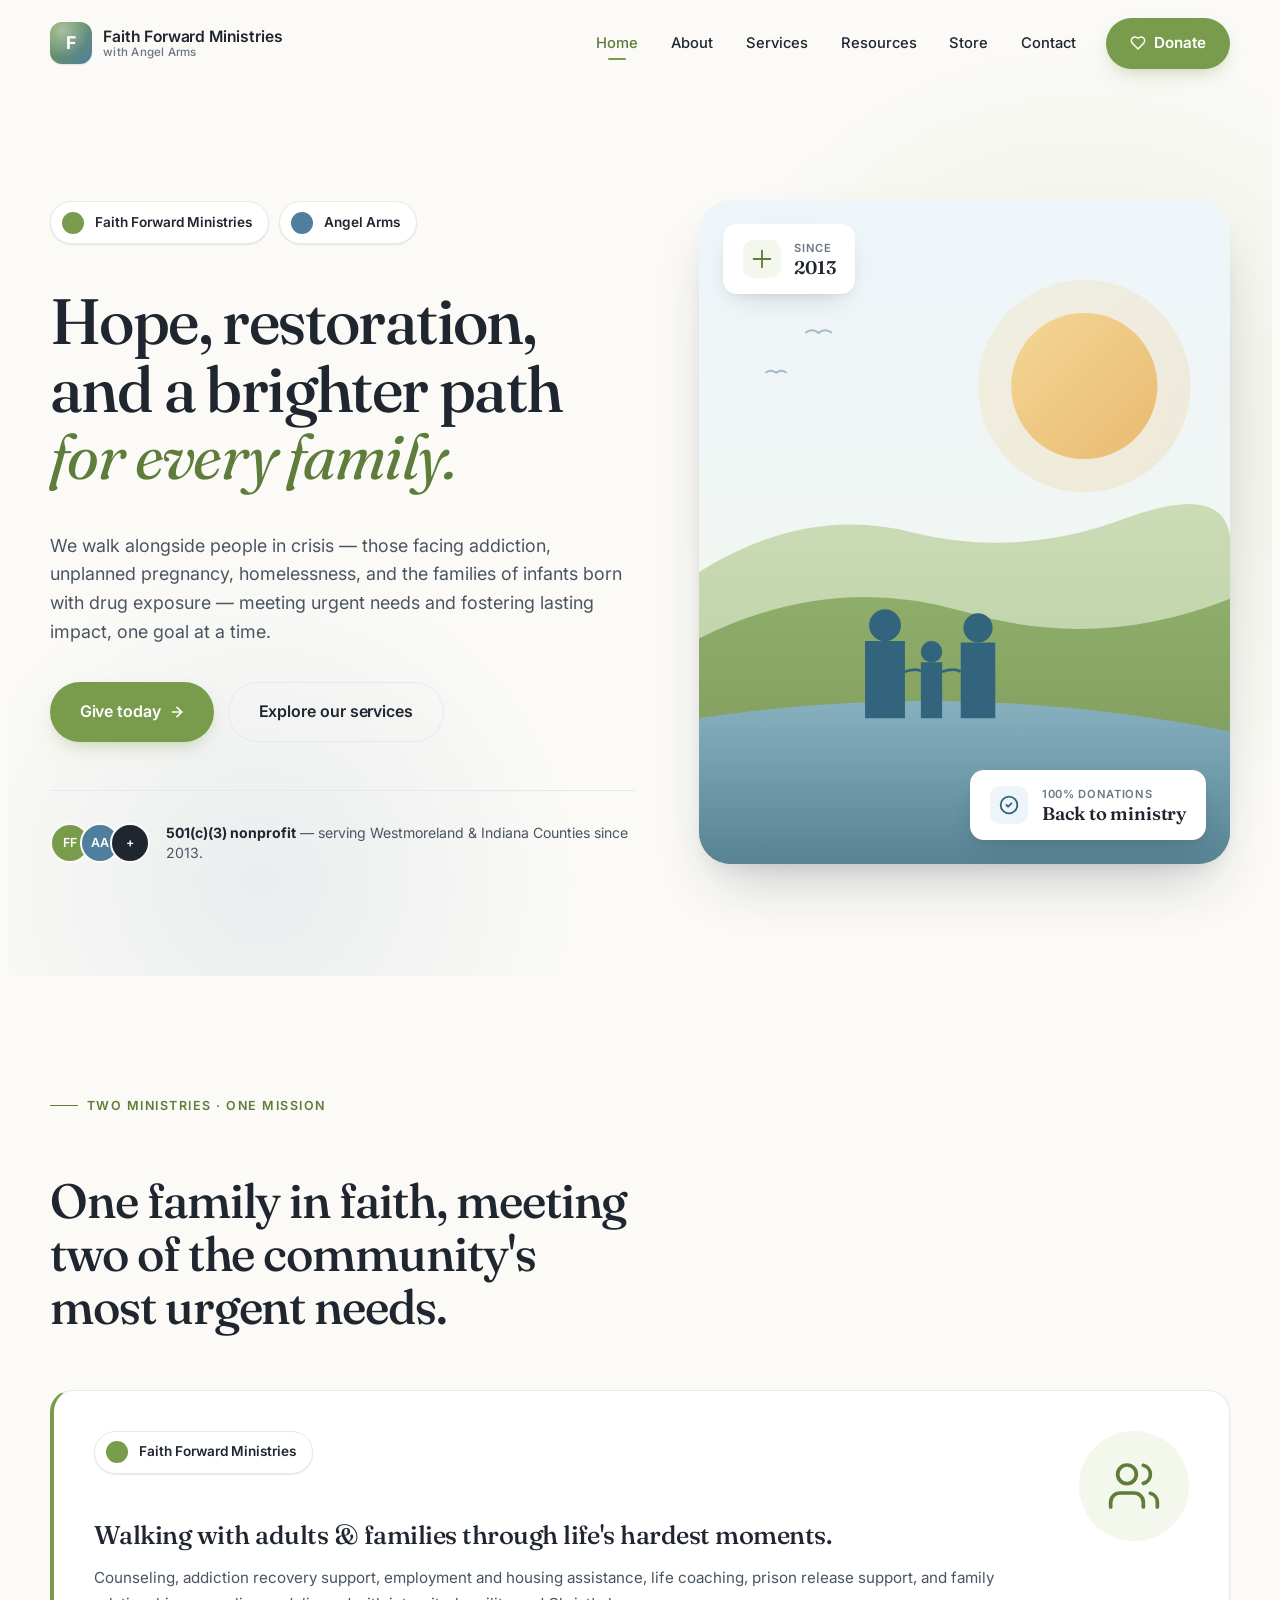
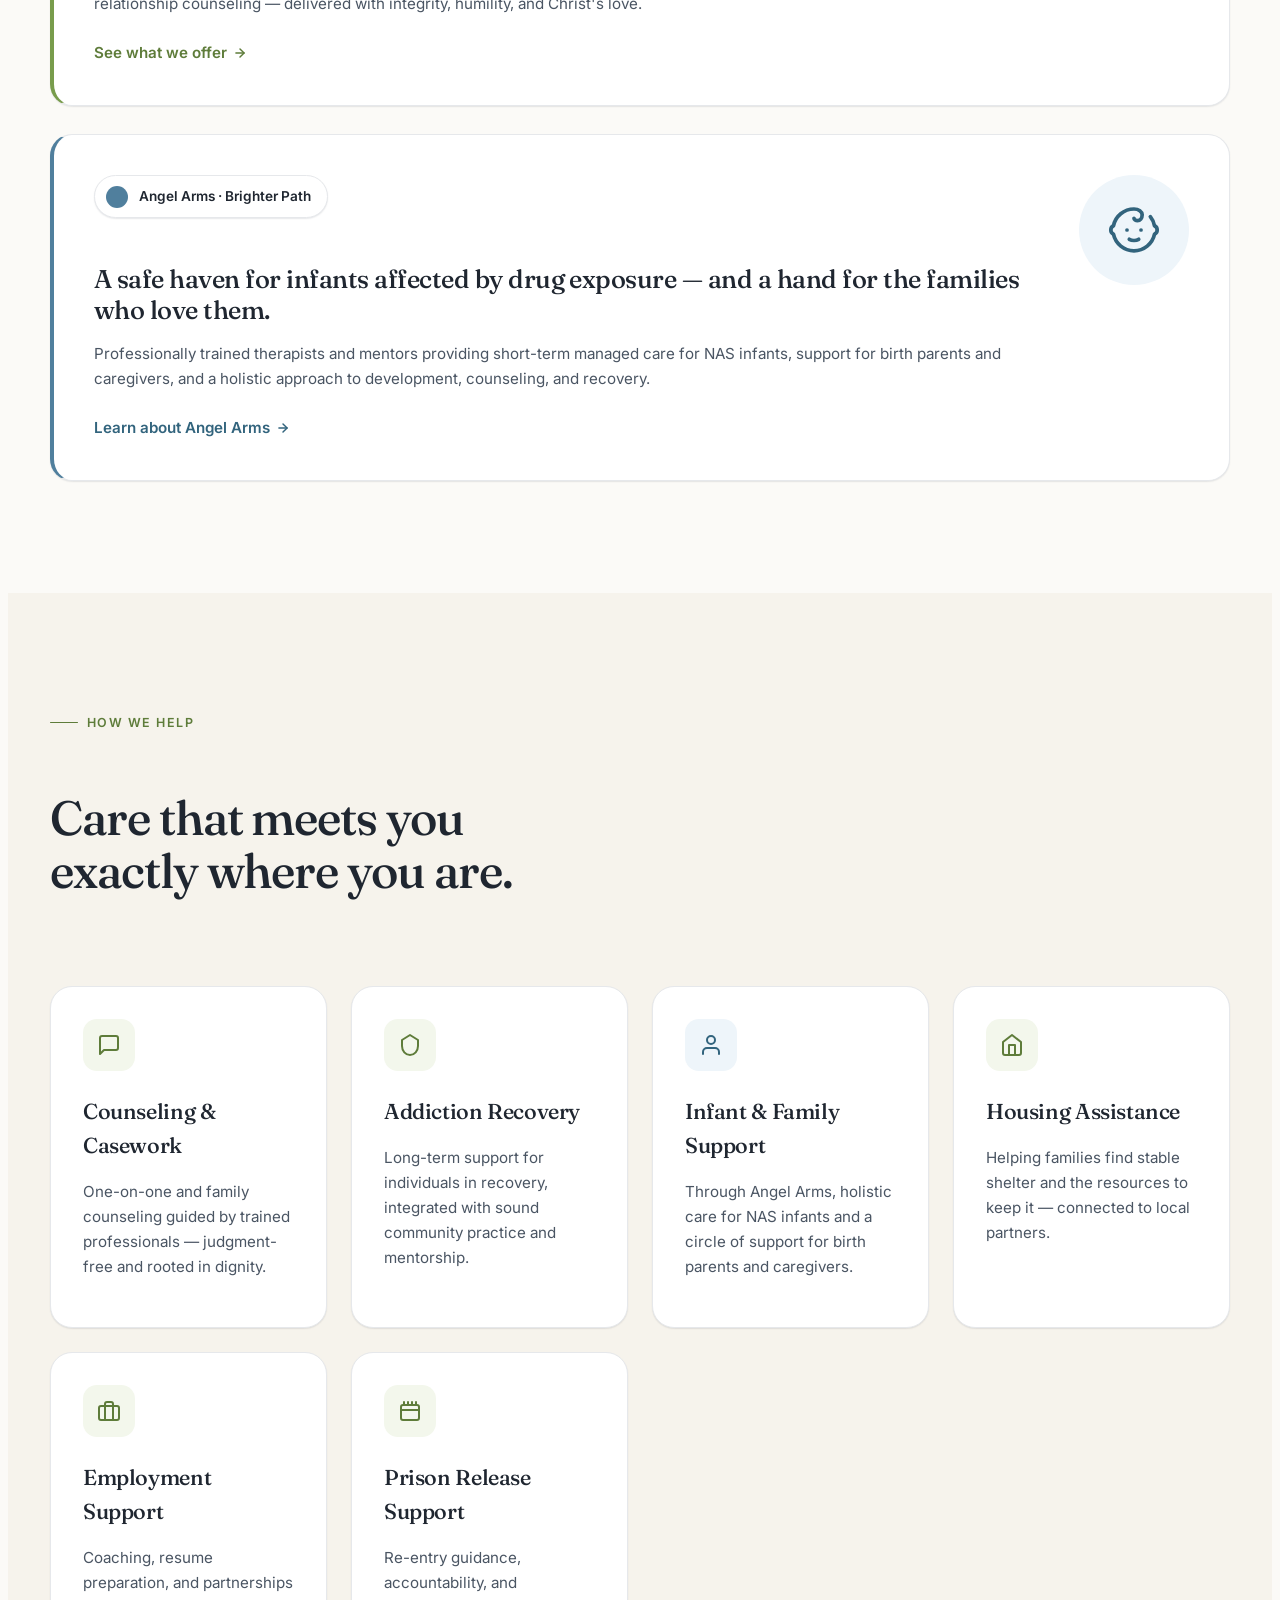
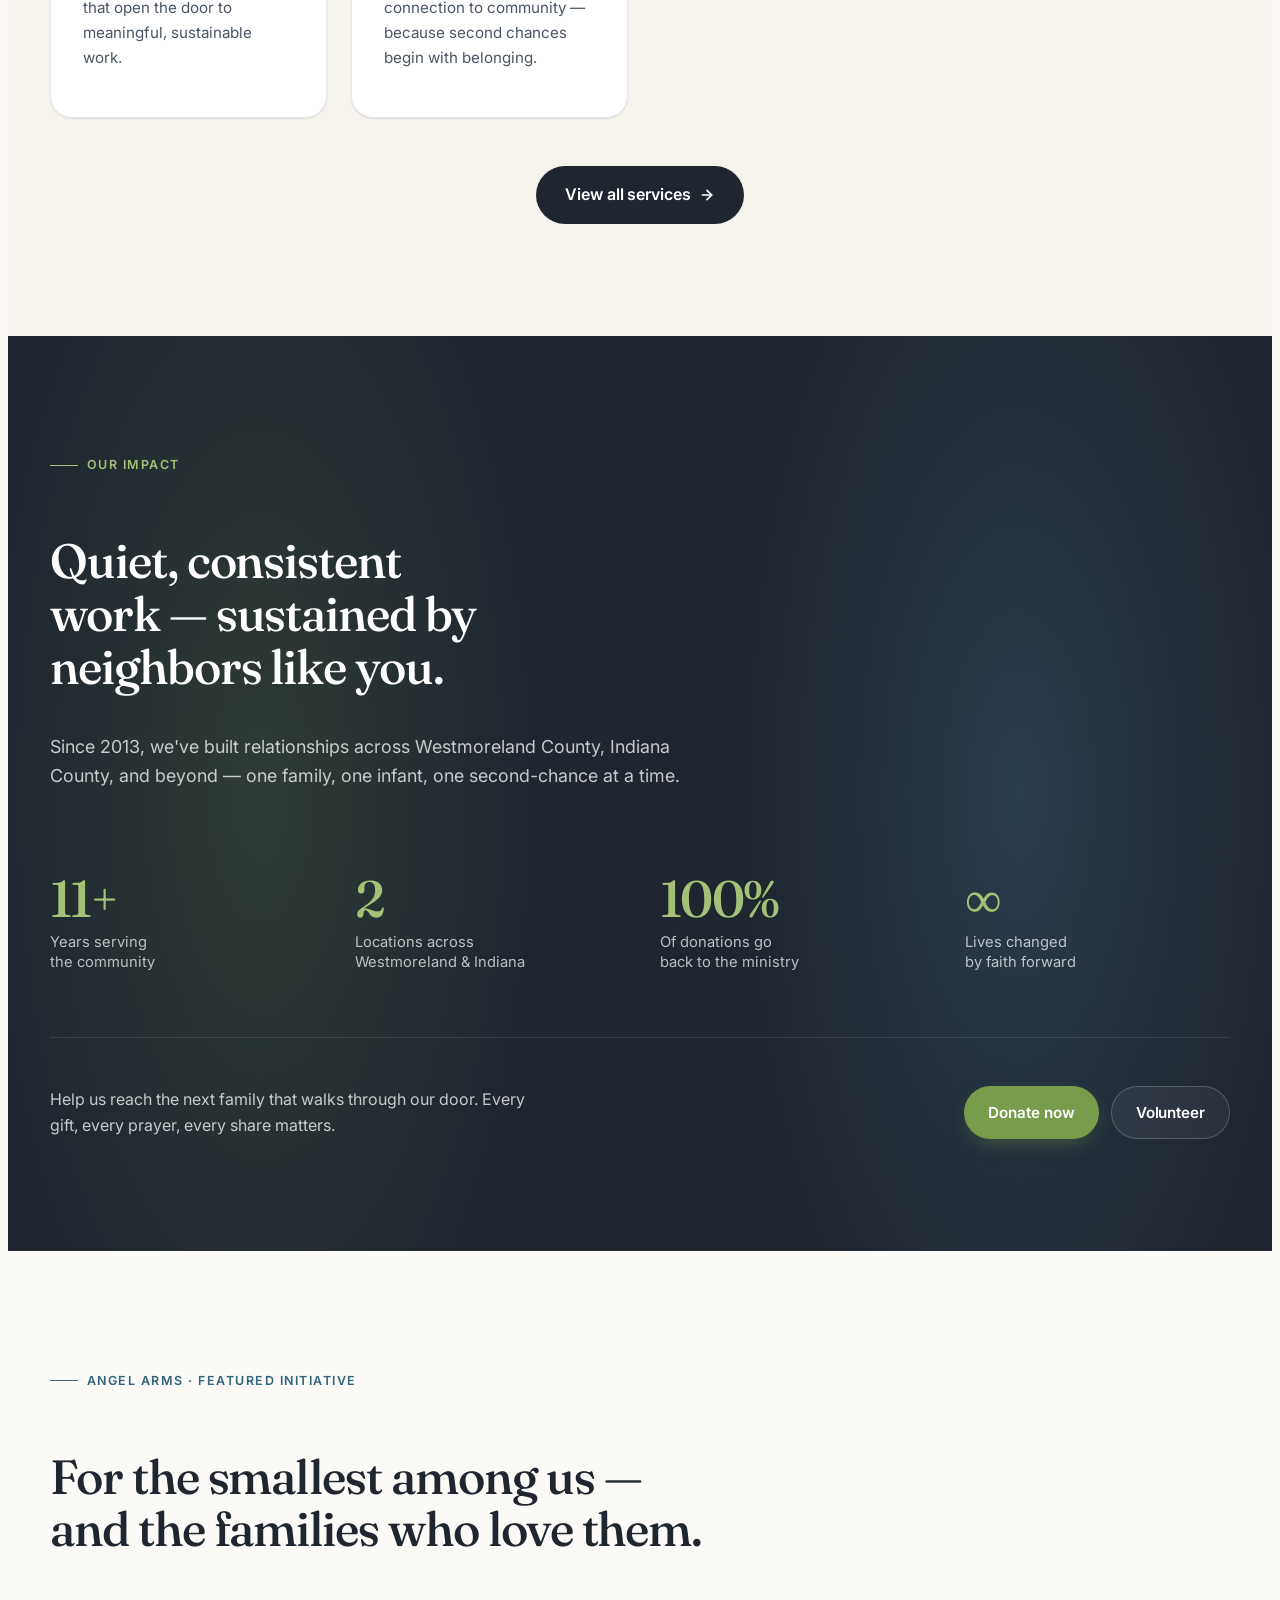
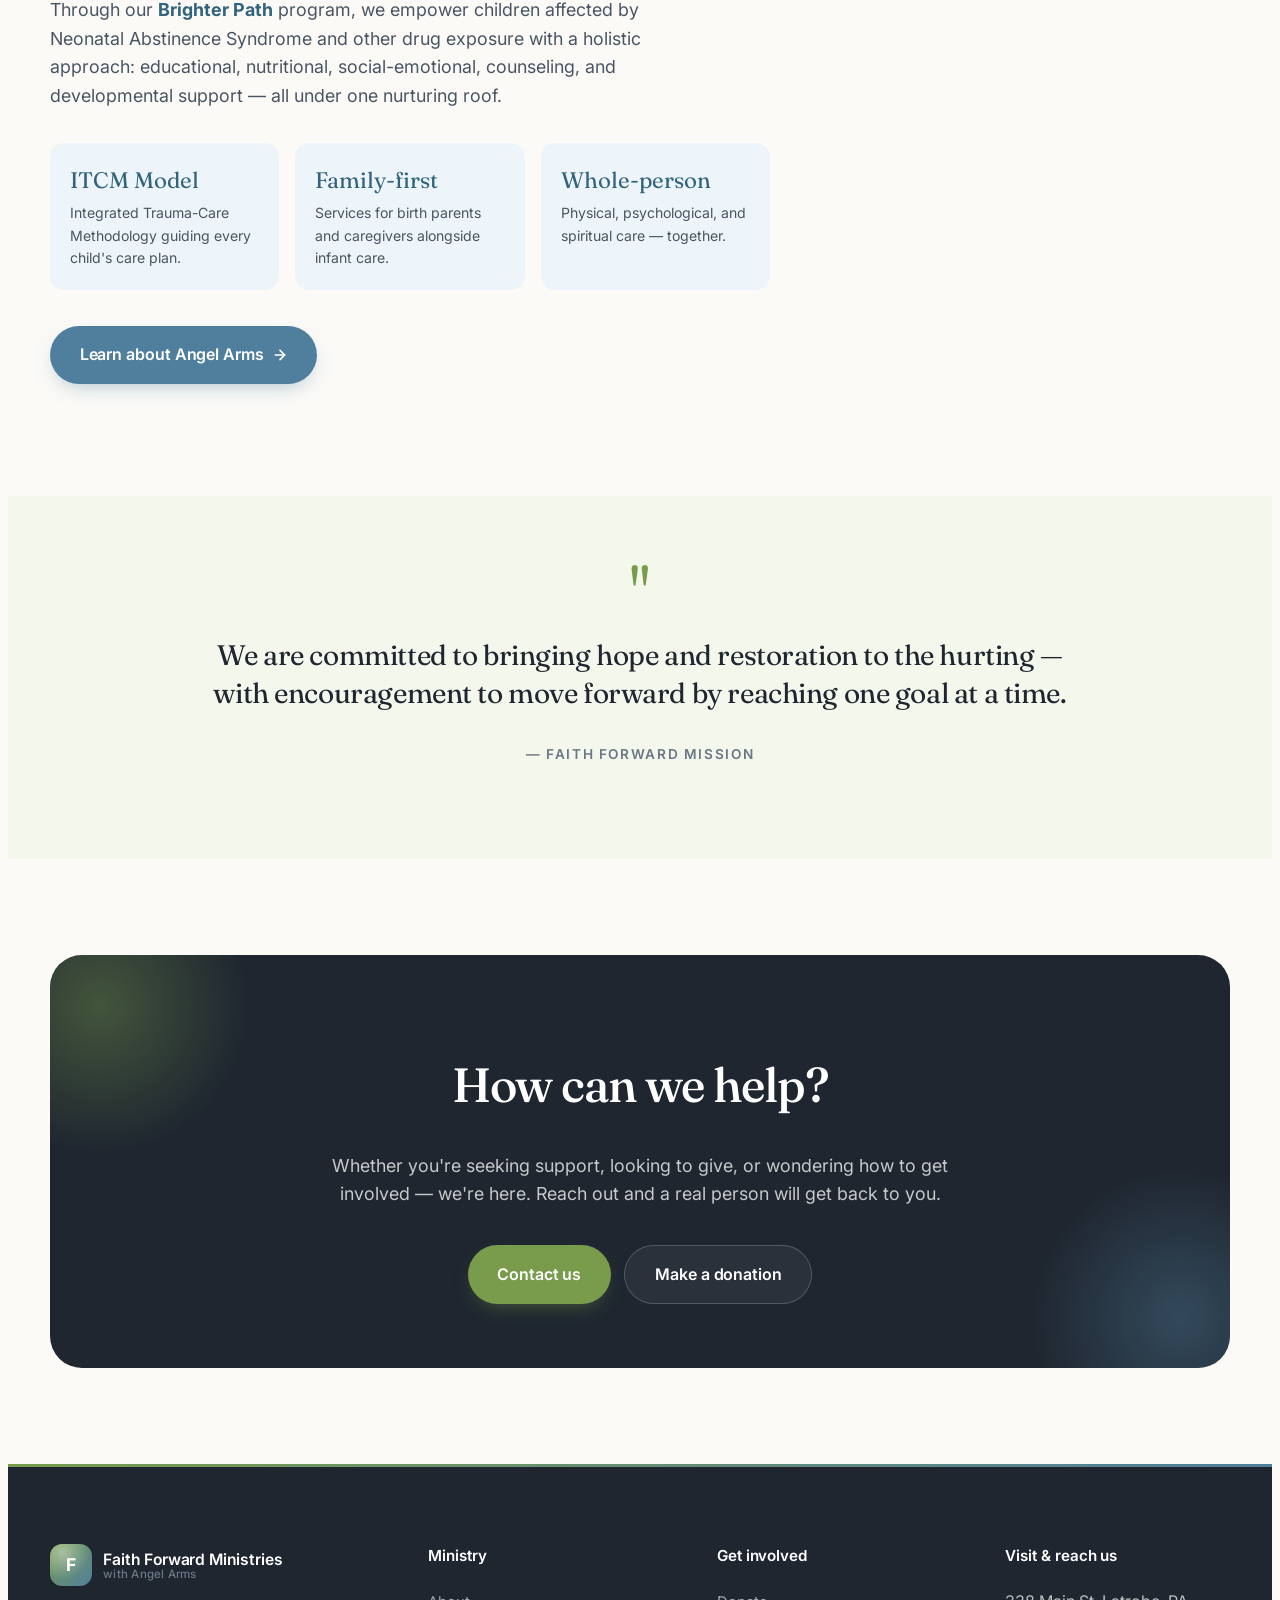
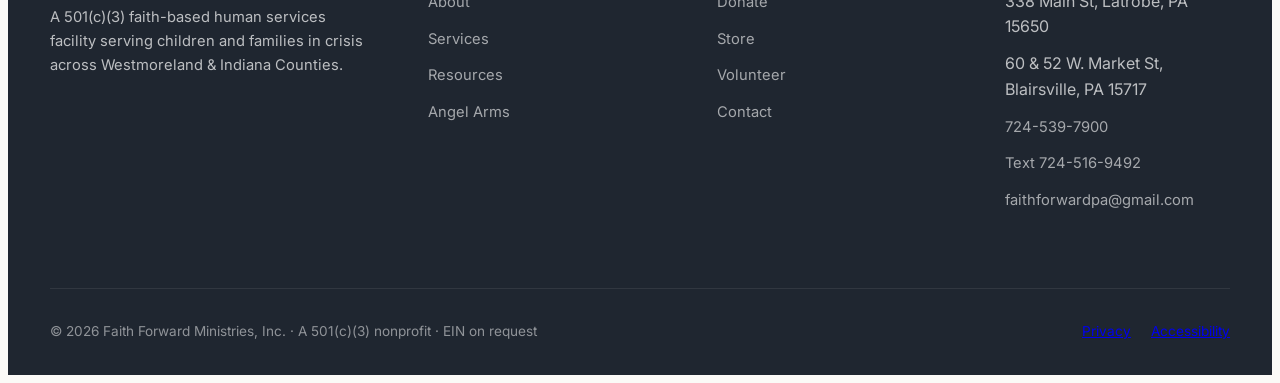
==== index.html @ 0360c8ef "Initial site for Faith Forward Ministries & Angel Arms 7-page static site with shared design system," ====
<!DOCTYPE html>
<html lang="en">
<head>
  <meta charset="UTF-8" />
  <meta name="viewport" content="width=device-width, initial-scale=1.0" />
  <title>Faith Forward Ministries &amp; Angel Arms — Hope, Restoration, Care</title>
  <meta name="description" content="Faith Forward Ministries serves children and families in crisis across Westmoreland and Indiana Counties. Angel Arms cares for infants affected by Neonatal Abstinence Syndrome with a nurturing, holistic approach." />
  <meta name="theme-color" content="#789c4c" />

  <link rel="preconnect" href="https://fonts.googleapis.com" />
  <link rel="preconnect" href="https://fonts.gstatic.com" crossorigin />
  <link href="https://fonts.googleapis.com/css2?family=Fraunces:opsz,wght@9..144,400;9..144,500;9..144,600&family=Inter:wght@400;500;600;700&display=swap" rel="stylesheet" />

  <link rel="stylesheet" href="assets/css/styles.css" />
  <link rel="icon" type="image/svg+xml" href="data:image/svg+xml,%3Csvg xmlns='http://www.w3.org/2000/svg' viewBox='0 0 100 100'%3E%3Crect width='100' height='100' rx='22' fill='url(%23g)'/%3E%3Cdefs%3E%3ClinearGradient id='g' x1='0' y1='0' x2='100' y2='100'%3E%3Cstop stop-color='%23789c4c'/%3E%3Cstop offset='1' stop-color='%23507f9d'/%3E%3C/linearGradient%3E%3C/defs%3E%3Ctext x='50' y='66' text-anchor='middle' font-family='Georgia' font-size='52' font-weight='600' fill='white'%3EF%3C/text%3E%3C/svg%3E" />
</head>
<body>

  <!-- ============ NAV ============ -->
  <nav class="site-nav" aria-label="Primary">
    <div class="container-tight site-nav__inner">
      <a href="index.html" class="site-nav__brand">
        <div class="site-nav__brand-mark" aria-hidden="true">F</div>
        <div class="site-nav__brand-text">
          <span class="site-nav__brand-name">Faith Forward Ministries</span>
          <span class="site-nav__brand-sub">with Angel Arms</span>
        </div>
      </a>

      <div class="site-nav__menu">
        <a class="site-nav__link active" href="index.html">Home</a>
        <a class="site-nav__link" href="about.html">About</a>
        <a class="site-nav__link" href="services.html">Services</a>
        <a class="site-nav__link" href="resources.html">Resources</a>
        <a class="site-nav__link" href="store.html">Store</a>
        <a class="site-nav__link" href="contact.html">Contact</a>
        <a class="btn btn--primary site-nav__cta" href="donate.html">
          <svg width="16" height="16" viewBox="0 0 24 24" fill="none" stroke="currentColor" stroke-width="2.2" stroke-linecap="round" stroke-linejoin="round"><path d="M19 14c1.49-1.46 3-3.21 3-5.5A5.5 5.5 0 0 0 16.5 3c-1.76 0-3 .5-4.5 2-1.5-1.5-2.74-2-4.5-2A5.5 5.5 0 0 0 2 8.5c0 2.29 1.51 4.04 3 5.5l7 7Z"/></svg>
          Donate
        </a>
      </div>

      <button class="site-nav__toggle" aria-label="Open menu" data-menu-open>
        <svg width="20" height="20" viewBox="0 0 24 24" fill="none" stroke="currentColor" stroke-width="2" stroke-linecap="round"><line x1="3" y1="6" x2="21" y2="6"/><line x1="3" y1="12" x2="21" y2="12"/><line x1="3" y1="18" x2="21" y2="18"/></svg>
      </button>
    </div>
  </nav>

  <!-- ============ MOBILE MENU ============ -->
  <div class="mobile-menu" aria-hidden="true">
    <button class="mobile-menu__close" aria-label="Close menu" data-menu-close>
      <svg width="20" height="20" viewBox="0 0 24 24" fill="none" stroke="currentColor" stroke-width="2" stroke-linecap="round"><line x1="18" y1="6" x2="6" y2="18"/><line x1="6" y1="6" x2="18" y2="18"/></svg>
    </button>
    <a class="mobile-menu__link" href="index.html">Home</a>
    <a class="mobile-menu__link" href="about.html">About</a>
    <a class="mobile-menu__link" href="services.html">Services</a>
    <a class="mobile-menu__link" href="resources.html">Resources</a>
    <a class="mobile-menu__link" href="store.html">Store</a>
    <a class="mobile-menu__link" href="contact.html">Contact</a>
    <a class="mobile-menu__link" href="donate.html" style="color: var(--ff-primary-dark);">Donate →</a>
  </div>

  <!-- ============ HERO ============ -->
  <header class="hero">
    <div class="container-tight">
      <div class="hero__grid">
        <div class="reveal">
          <div style="display: flex; gap: 0.6rem; margin-bottom: 1.75rem; flex-wrap: wrap;">
            <span class="lockup"><span class="lockup__dot lockup__dot--ff"></span>Faith Forward Ministries</span>
            <span class="lockup"><span class="lockup__dot lockup__dot--aa"></span>Angel Arms</span>
          </div>

          <h1 class="heading-1 text-balance">
            Hope, restoration,<br />
            and a brighter path<br />
            <span style="color: var(--ff-primary-dark); font-style: italic; font-weight: 400;">for every family.</span>
          </h1>

          <p class="lede" style="margin-top: 1.75rem;">
            We walk alongside people in crisis — those facing addiction, unplanned pregnancy, homelessness, and the families of infants born with drug exposure — meeting urgent needs and fostering lasting impact, one goal at a time.
          </p>

          <div style="display: flex; flex-wrap: wrap; gap: 0.85rem; margin-top: 2.25rem;">
            <a class="btn btn--primary btn--lg" href="donate.html">
              Give today
              <svg width="16" height="16" viewBox="0 0 24 24" fill="none" stroke="currentColor" stroke-width="2.5" stroke-linecap="round" stroke-linejoin="round"><path d="M5 12h14"/><path d="m12 5 7 7-7 7"/></svg>
            </a>
            <a class="btn btn--ghost btn--lg" href="services.html">Explore our services</a>
          </div>

          <div style="display: flex; align-items: center; gap: 1rem; margin-top: 3rem; padding-top: 2rem; border-top: 1px solid var(--line);">
            <div style="display: flex;">
              <div style="width: 36px; height: 36px; border-radius: 50%; background: var(--ff-primary); border: 2px solid var(--bg); display: grid; place-items: center; color: white; font-weight: 600; font-size: 0.78rem;">FF</div>
              <div style="width: 36px; height: 36px; border-radius: 50%; background: var(--aa-primary); border: 2px solid var(--bg); margin-left: -10px; display: grid; place-items: center; color: white; font-weight: 600; font-size: 0.78rem;">AA</div>
              <div style="width: 36px; height: 36px; border-radius: 50%; background: var(--charcoal); border: 2px solid var(--bg); margin-left: -10px; display: grid; place-items: center; color: white; font-weight: 600; font-size: 0.78rem;">+</div>
            </div>
            <div style="font-size: 0.88rem; color: var(--slate); line-height: 1.4;">
              <strong style="color: var(--charcoal);">501(c)(3) nonprofit</strong> — serving Westmoreland &amp; Indiana Counties since 2013.
            </div>
          </div>
        </div>

        <!-- Hero visual: layered SVG illustration -->
        <div class="reveal" style="position: relative;">
          <div class="hero__visual" aria-hidden="true">
            <svg viewBox="0 0 400 500" preserveAspectRatio="xMidYMid slice" style="width:100%;height:100%;">
              <defs>
                <linearGradient id="sky" x1="0" y1="0" x2="0" y2="1">
                  <stop offset="0" stop-color="#eef5fa"/>
                  <stop offset="1" stop-color="#f3f7ec"/>
                </linearGradient>
                <linearGradient id="sun" x1="0" y1="0" x2="1" y2="1">
                  <stop offset="0" stop-color="#f4d58d"/>
                  <stop offset="1" stop-color="#e9b364"/>
                </linearGradient>
                <linearGradient id="hill1" x1="0" y1="0" x2="0" y2="1">
                  <stop offset="0" stop-color="#a5c178"/>
                  <stop offset="1" stop-color="#789c4c"/>
                </linearGradient>
                <linearGradient id="hill2" x1="0" y1="0" x2="0" y2="1">
                  <stop offset="0" stop-color="#789c4c"/>
                  <stop offset="1" stop-color="#5e7c3a"/>
                </linearGradient>
                <linearGradient id="water" x1="0" y1="0" x2="0" y2="1">
                  <stop offset="0" stop-color="#87b3cf"/>
                  <stop offset="1" stop-color="#507f9d"/>
                </linearGradient>
              </defs>
              <rect width="400" height="500" fill="url(#sky)"/>
              <!-- Sun -->
              <circle cx="290" cy="140" r="55" fill="url(#sun)" opacity="0.9"/>
              <circle cx="290" cy="140" r="80" fill="url(#sun)" opacity="0.2"/>
              <!-- Distant hills -->
              <path d="M0,280 Q80,230 160,250 T320,240 T400,260 L400,500 L0,500 Z" fill="url(#hill1)" opacity="0.5"/>
              <!-- Middle hills -->
              <path d="M0,330 Q100,280 200,310 T400,300 L400,500 L0,500 Z" fill="url(#hill2)" opacity="0.7"/>
              <!-- Water/path -->
              <path d="M0,390 Q200,360 400,400 L400,500 L0,500 Z" fill="url(#water)" opacity="0.85"/>
              <!-- Foreground silhouettes (family) -->
              <g transform="translate(120,300)">
                <!-- Adult 1 -->
                <circle cx="20" cy="20" r="12" fill="#32647d"/>
                <path d="M5,32 Q5,55 5,90 L35,90 Q35,55 35,32 Z" fill="#32647d"/>
                <!-- Child -->
                <circle cx="55" cy="40" r="8" fill="#32647d"/>
                <path d="M47,48 Q47,65 47,90 L63,90 Q63,65 63,48 Z" fill="#32647d"/>
                <!-- Adult 2 -->
                <circle cx="90" cy="22" r="11" fill="#32647d"/>
                <path d="M77,33 Q77,55 77,90 L103,90 Q103,55 103,33 Z" fill="#32647d"/>
                <!-- Connecting hands hint -->
                <path d="M35,55 Q45,52 47,55" stroke="#32647d" stroke-width="2" fill="none"/>
                <path d="M63,55 Q72,52 77,55" stroke="#32647d" stroke-width="2" fill="none"/>
              </g>
              <!-- Subtle birds -->
              <path d="M80 100 q5 -4 10 0 q5 -4 10 0" stroke="#32647d" stroke-width="1.5" fill="none" opacity="0.4"/>
              <path d="M50 130 q4 -3 8 0 q4 -3 8 0" stroke="#32647d" stroke-width="1.5" fill="none" opacity="0.4"/>
            </svg>
          </div>

          <!-- Floating badge: top-left -->
          <div class="hero__badge hero__badge--tl">
            <div class="hero__badge-icon" style="background: var(--ff-primary-tint); color: var(--ff-primary-dark);">
              <svg width="20" height="20" viewBox="0 0 24 24" fill="none" stroke="currentColor" stroke-width="2.2" stroke-linecap="round" stroke-linejoin="round"><path d="M12 2v20M2 12h20"/></svg>
            </div>
            <div>
              <div class="hero__badge-label">Since</div>
              <div class="hero__badge-value">2013</div>
            </div>
          </div>

          <!-- Floating badge: bottom-right -->
          <div class="hero__badge hero__badge--br">
            <div class="hero__badge-icon" style="background: var(--aa-primary-tint); color: var(--aa-primary-dark);">
              <svg width="20" height="20" viewBox="0 0 24 24" fill="none" stroke="currentColor" stroke-width="2.2" stroke-linecap="round" stroke-linejoin="round"><path d="M9 12l2 2 4-4"/><circle cx="12" cy="12" r="10"/></svg>
            </div>
            <div>
              <div class="hero__badge-label">100% donations</div>
              <div class="hero__badge-value">Back to ministry</div>
            </div>
          </div>
        </div>
      </div>
    </div>
  </header>

  <!-- ============ TWO MINISTRIES ============ -->
  <section class="section">
    <div class="container-tight">
      <div style="max-width: 720px; margin-bottom: 3.5rem;" class="reveal">
        <div class="eyebrow">Two ministries · One mission</div>
        <h2 class="heading-2 text-balance">One family in faith, meeting two of the community's most urgent needs.</h2>
      </div>

      <div style="display: grid; gap: 1.75rem; grid-template-columns: 1fr;" class="reveal-stagger">
        <article class="card" style="border-left: 4px solid var(--ff-primary); padding: 2.5rem;">
          <div style="display: flex; flex-wrap: wrap; align-items: start; gap: 2rem; justify-content: space-between;">
            <div style="flex: 1 1 320px;">
              <div class="lockup" style="margin-bottom: 1.25rem;">
                <span class="lockup__dot lockup__dot--ff"></span>
                Faith Forward Ministries
              </div>
              <h3 class="heading-3" style="margin-bottom: 0.9rem;">Walking with adults &amp; families through life's hardest moments.</h3>
              <p class="card__body" style="margin-bottom: 1.5rem;">
                Counseling, addiction recovery support, employment and housing assistance, life coaching, prison release support, and family relationship counseling — delivered with integrity, humility, and Christ's love.
              </p>
              <a href="services.html" style="color: var(--ff-primary-dark); font-weight: 600; text-decoration: none; display: inline-flex; align-items: center; gap: 0.35rem; font-size: 0.95rem;">
                See what we offer
                <svg width="14" height="14" viewBox="0 0 24 24" fill="none" stroke="currentColor" stroke-width="2.5" stroke-linecap="round" stroke-linejoin="round"><path d="M5 12h14"/><path d="m12 5 7 7-7 7"/></svg>
              </a>
            </div>
            <div style="flex: 0 0 auto; width: 110px; height: 110px; border-radius: 50%; background: var(--ff-primary-tint); display: grid; place-items: center;">
              <svg width="56" height="56" viewBox="0 0 24 24" fill="none" stroke="var(--ff-primary-dark)" stroke-width="1.6" stroke-linecap="round" stroke-linejoin="round">
                <path d="M16 21v-2a4 4 0 0 0-4-4H6a4 4 0 0 0-4 4v2"/>
                <circle cx="9" cy="7" r="4"/>
                <path d="M22 21v-2a4 4 0 0 0-3-3.87"/>
                <path d="M16 3.13a4 4 0 0 1 0 7.75"/>
              </svg>
            </div>
          </div>
        </article>

        <article class="card" style="border-left: 4px solid var(--aa-primary); padding: 2.5rem;">
          <div style="display: flex; flex-wrap: wrap; align-items: start; gap: 2rem; justify-content: space-between;">
            <div style="flex: 1 1 320px;">
              <div class="lockup" style="margin-bottom: 1.25rem;">
                <span class="lockup__dot lockup__dot--aa"></span>
                Angel Arms · Brighter Path
              </div>
              <h3 class="heading-3" style="margin-bottom: 0.9rem;">A safe haven for infants affected by drug exposure — and a hand for the families who love them.</h3>
              <p class="card__body" style="margin-bottom: 1.5rem;">
                Professionally trained therapists and mentors providing short-term managed care for NAS infants, support for birth parents and caregivers, and a holistic approach to development, counseling, and recovery.
              </p>
              <a href="services.html#angel-arms" style="color: var(--aa-primary-dark); font-weight: 600; text-decoration: none; display: inline-flex; align-items: center; gap: 0.35rem; font-size: 0.95rem;">
                Learn about Angel Arms
                <svg width="14" height="14" viewBox="0 0 24 24" fill="none" stroke="currentColor" stroke-width="2.5" stroke-linecap="round" stroke-linejoin="round"><path d="M5 12h14"/><path d="m12 5 7 7-7 7"/></svg>
              </a>
            </div>
            <div style="flex: 0 0 auto; width: 110px; height: 110px; border-radius: 50%; background: var(--aa-primary-tint); display: grid; place-items: center;">
              <svg width="56" height="56" viewBox="0 0 24 24" fill="none" stroke="var(--aa-primary-dark)" stroke-width="1.6" stroke-linecap="round" stroke-linejoin="round">
                <path d="M9 12h.01"/>
                <path d="M15 12h.01"/>
                <path d="M10 16c.5.3 1.2.5 2 .5s1.5-.2 2-.5"/>
                <path d="M19 6.3a9 9 0 0 1 1.8 3.9 2 2 0 0 1 0 3.6 9 9 0 0 1-17.6 0 2 2 0 0 1 0-3.6A9 9 0 0 1 12 3c2 0 3.5 1.1 3.5 2.5s-.9 2.5-2 2.5c-.8 0-1.5-.4-1.5-1"/>
              </svg>
            </div>
          </div>
        </article>
      </div>
    </div>
  </section>

  <!-- ============ HOW WE HELP ============ -->
  <section class="section" style="background: var(--bg-warm);">
    <div class="container-tight">
      <div style="display: grid; gap: 3rem; grid-template-columns: 1fr; align-items: end; margin-bottom: 3rem;" class="reveal">
        <div style="max-width: 620px;">
          <div class="eyebrow">How we help</div>
          <h2 class="heading-2 text-balance">Care that meets you exactly where you are.</h2>
        </div>
      </div>

      <div style="display: grid; gap: 1.5rem; grid-template-columns: repeat(auto-fit, minmax(260px, 1fr));" class="reveal-stagger">
        <div class="card">
          <div class="card__icon card__icon--ff">
            <svg width="24" height="24" viewBox="0 0 24 24" fill="none" stroke="currentColor" stroke-width="2" stroke-linecap="round" stroke-linejoin="round"><path d="M21 15a2 2 0 0 1-2 2H7l-4 4V5a2 2 0 0 1 2-2h14a2 2 0 0 1 2 2z"/></svg>
          </div>
          <h3 class="card__title">Counseling &amp; Casework</h3>
          <p class="card__body">One-on-one and family counseling guided by trained professionals — judgment-free and rooted in dignity.</p>
        </div>

        <div class="card">
          <div class="card__icon card__icon--ff">
            <svg width="24" height="24" viewBox="0 0 24 24" fill="none" stroke="currentColor" stroke-width="2" stroke-linecap="round" stroke-linejoin="round"><path d="M12 2 4 7v6c0 5 3.5 9 8 9s8-4 8-9V7Z"/></svg>
          </div>
          <h3 class="card__title">Addiction Recovery</h3>
          <p class="card__body">Long-term support for individuals in recovery, integrated with sound community practice and mentorship.</p>
        </div>

        <div class="card">
          <div class="card__icon card__icon--aa">
            <svg width="24" height="24" viewBox="0 0 24 24" fill="none" stroke="currentColor" stroke-width="2" stroke-linecap="round" stroke-linejoin="round"><path d="M20 21v-2a4 4 0 0 0-4-4H8a4 4 0 0 0-4 4v2"/><circle cx="12" cy="7" r="4"/></svg>
          </div>
          <h3 class="card__title">Infant &amp; Family Support</h3>
          <p class="card__body">Through Angel Arms, holistic care for NAS infants and a circle of support for birth parents and caregivers.</p>
        </div>

        <div class="card">
          <div class="card__icon card__icon--ff">
            <svg width="24" height="24" viewBox="0 0 24 24" fill="none" stroke="currentColor" stroke-width="2" stroke-linecap="round" stroke-linejoin="round"><path d="M3 9 12 2l9 7v11a2 2 0 0 1-2 2H5a2 2 0 0 1-2-2Z"/><path d="M9 22V12h6v10"/></svg>
          </div>
          <h3 class="card__title">Housing Assistance</h3>
          <p class="card__body">Helping families find stable shelter and the resources to keep it — connected to local partners.</p>
        </div>

        <div class="card">
          <div class="card__icon card__icon--ff">
            <svg width="24" height="24" viewBox="0 0 24 24" fill="none" stroke="currentColor" stroke-width="2" stroke-linecap="round" stroke-linejoin="round"><rect x="2" y="7" width="20" height="14" rx="2"/><path d="M16 21V5a2 2 0 0 0-2-2h-4a2 2 0 0 0-2 2v16"/></svg>
          </div>
          <h3 class="card__title">Employment Support</h3>
          <p class="card__body">Coaching, resume preparation, and partnerships that open the door to meaningful, sustainable work.</p>
        </div>

        <div class="card">
          <div class="card__icon card__icon--ff">
            <svg width="24" height="24" viewBox="0 0 24 24" fill="none" stroke="currentColor" stroke-width="2" stroke-linecap="round" stroke-linejoin="round"><path d="M6 3v3"/><path d="M10 3v3"/><path d="M14 3v3"/><path d="M18 3v3"/><rect x="3" y="6" width="18" height="15" rx="2"/><path d="M3 11h18"/></svg>
          </div>
          <h3 class="card__title">Prison Release Support</h3>
          <p class="card__body">Re-entry guidance, accountability, and connection to community — because second chances begin with belonging.</p>
        </div>

        <div class="card">
          <div class="card__icon card__icon--ff">
            <svg width="24" height="24" viewBox="0 0 24 24" fill="none" stroke="currentColor" stroke-width="2" stroke-linecap="round" stroke-linejoin="round"><path d="M3 7h18l-2 13H5z"/><path d="M8 7V4a4 4 0 0 1 8 0v3"/></svg>
          </div>
          <h3 class="card__title">Food Assistance</h3>
          <p class="card__body">In partnership with the county food bank, ensuring families don't have to choose between basic needs.</p>
        </div>

        <div class="card">
          <div class="card__icon card__icon--aa">
            <svg width="24" height="24" viewBox="0 0 24 24" fill="none" stroke="currentColor" stroke-width="2" stroke-linecap="round" stroke-linejoin="round"><circle cx="12" cy="12" r="10"/><path d="M2 12h20"/><path d="M12 2a15.3 15.3 0 0 1 4 10 15.3 15.3 0 0 1-4 10 15.3 15.3 0 0 1-4-10 15.3 15.3 0 0 1 4-10z"/></svg>
          </div>
          <h3 class="card__title">Called to Care</h3>
          <p class="card__body">National and international service teams mobilized to meet urgent needs with cultural sensitivity.</p>
        </div>
      </div>

      <div style="text-align: center; margin-top: 3rem;" class="reveal">
        <a href="services.html" class="btn btn--dark btn--lg">View all services
          <svg width="16" height="16" viewBox="0 0 24 24" fill="none" stroke="currentColor" stroke-width="2.5" stroke-linecap="round" stroke-linejoin="round"><path d="M5 12h14"/><path d="m12 5 7 7-7 7"/></svg>
        </a>
      </div>
    </div>
  </section>

  <!-- ============ FEATURE BAND / STATS ============ -->
  <section class="section feature-band">
    <div class="container-tight" style="position: relative; z-index: 2;">
      <div style="display: grid; gap: 3rem; grid-template-columns: 1fr; align-items: end; margin-bottom: 4rem;" class="reveal">
        <div style="max-width: 640px;">
          <div class="eyebrow" style="color: var(--ff-primary-light);">Our impact</div>
          <h2 class="heading-2 text-balance">Quiet, consistent work — sustained by neighbors like you.</h2>
          <p class="lede" style="margin-top: 1.25rem;">
            Since 2013, we've built relationships across Westmoreland County, Indiana County, and beyond — one family, one infant, one second-chance at a time.
          </p>
        </div>
      </div>

      <div class="stats reveal-stagger">
        <div>
          <div class="stat__number">11+</div>
          <div class="stat__label">Years serving<br />the community</div>
        </div>
        <div>
          <div class="stat__number">2</div>
          <div class="stat__label">Locations across<br />Westmoreland &amp; Indiana</div>
        </div>
        <div>
          <div class="stat__number">100%</div>
          <div class="stat__label">Of donations go<br />back to the ministry</div>
        </div>
        <div>
          <div class="stat__number">∞</div>
          <div class="stat__label">Lives changed<br />by faith forward</div>
        </div>
      </div>

      <div style="margin-top: 4rem; padding-top: 3rem; border-top: 1px solid rgba(255,255,255,0.1); display: flex; flex-wrap: wrap; gap: 1rem; justify-content: space-between; align-items: center;" class="reveal">
        <p style="color: rgba(255,255,255,0.75); max-width: 50ch; margin: 0;">Help us reach the next family that walks through our door. Every gift, every prayer, every share matters.</p>
        <div style="display: flex; gap: 0.75rem; flex-wrap: wrap;">
          <a class="btn btn--primary" href="donate.html">Donate now</a>
          <a class="btn btn--ghost" style="background: rgba(255,255,255,0.05); color: white; border-color: rgba(255,255,255,0.2);" href="contact.html">Volunteer</a>
        </div>
      </div>
    </div>
  </section>

  <!-- ============ ANGEL ARMS SPOTLIGHT ============ -->
  <section class="section">
    <div class="container-tight">
      <div style="display: grid; gap: 4rem; grid-template-columns: 1fr; align-items: center;" class="reveal">

        <div style="display: grid; gap: 3rem; grid-template-columns: 1fr;">
          <div style="max-width: 720px;">
            <div class="eyebrow eyebrow--aa">Angel Arms · Featured Initiative</div>
            <h2 class="heading-2 text-balance">For the smallest among us — and the families who love them.</h2>
            <p class="lede" style="margin-top: 1.5rem;">
              Through our <strong style="color: var(--aa-primary-dark);">Brighter Path</strong> program, we empower children affected by Neonatal Abstinence Syndrome and other drug exposure with a holistic approach: educational, nutritional, social-emotional, counseling, and developmental support — all under one nurturing roof.
            </p>

            <div style="display: grid; grid-template-columns: repeat(auto-fit, minmax(180px, 1fr)); gap: 1rem; margin-top: 2rem;">
              <div style="padding: 1.25rem; background: var(--aa-primary-tint); border-radius: var(--radius);">
                <div style="font-family: 'Fraunces', serif; font-size: 1.4rem; color: var(--aa-primary-dark); margin-bottom: 0.25rem;">ITCM Model</div>
                <div style="font-size: 0.88rem; color: var(--slate);">Integrated Trauma-Care Methodology guiding every child's care plan.</div>
              </div>
              <div style="padding: 1.25rem; background: var(--aa-primary-tint); border-radius: var(--radius);">
                <div style="font-family: 'Fraunces', serif; font-size: 1.4rem; color: var(--aa-primary-dark); margin-bottom: 0.25rem;">Family-first</div>
                <div style="font-size: 0.88rem; color: var(--slate);">Services for birth parents and caregivers alongside infant care.</div>
              </div>
              <div style="padding: 1.25rem; background: var(--aa-primary-tint); border-radius: var(--radius);">
                <div style="font-family: 'Fraunces', serif; font-size: 1.4rem; color: var(--aa-primary-dark); margin-bottom: 0.25rem;">Whole-person</div>
                <div style="font-size: 0.88rem; color: var(--slate);">Physical, psychological, and spiritual care — together.</div>
              </div>
            </div>

            <div style="margin-top: 2.25rem;">
              <a href="services.html#angel-arms" class="btn btn--aa btn--lg">
                Learn about Angel Arms
                <svg width="16" height="16" viewBox="0 0 24 24" fill="none" stroke="currentColor" stroke-width="2.5" stroke-linecap="round" stroke-linejoin="round"><path d="M5 12h14"/><path d="m12 5 7 7-7 7"/></svg>
              </a>
            </div>
          </div>
        </div>

      </div>
    </div>
  </section>

  <!-- ============ QUOTE ============ -->
  <section class="section" style="background: var(--ff-primary-tint); padding-block: 5rem;">
    <div class="container-tight" style="max-width: 880px;">
      <div class="reveal" style="text-align: center;">
        <span class="quote__mark">"</span>
        <p class="quote">
          We are committed to bringing hope and restoration to the hurting — with encouragement to move forward by reaching one goal at a time.
        </p>
        <p style="margin-top: 2rem; font-size: 0.85rem; color: var(--slate-soft); text-transform: uppercase; letter-spacing: 0.12em; font-weight: 600;">— Faith Forward Mission</p>
      </div>
    </div>
  </section>

  <!-- ============ CTA ============ -->
  <section class="section" style="padding-block: 6rem;">
    <div class="container-tight">
      <div class="reveal" style="background: var(--charcoal); color: white; border-radius: var(--radius-xl); padding: 4rem 2.5rem; text-align: center; position: relative; overflow: hidden;">
        <div style="position: absolute; top: -100px; left: -100px; width: 300px; height: 300px; border-radius: 50%; background: radial-gradient(circle, rgba(120,156,76,0.4), transparent 70%); pointer-events: none;"></div>
        <div style="position: absolute; bottom: -100px; right: -100px; width: 300px; height: 300px; border-radius: 50%; background: radial-gradient(circle, rgba(80,127,157,0.4), transparent 70%); pointer-events: none;"></div>

        <div style="position: relative; z-index: 2; max-width: 640px; margin: 0 auto;">
          <h2 class="heading-2" style="color: white;">How can we help?</h2>
          <p class="lede" style="color: rgba(255,255,255,0.75); margin: 1.25rem auto 0; max-width: 56ch;">
            Whether you're seeking support, looking to give, or wondering how to get involved — we're here. Reach out and a real person will get back to you.
          </p>
          <div style="display: flex; gap: 0.85rem; justify-content: center; flex-wrap: wrap; margin-top: 2.25rem;">
            <a class="btn btn--primary btn--lg" href="contact.html">Contact us</a>
            <a class="btn btn--ghost btn--lg" style="background: rgba(255,255,255,0.05); color: white; border-color: rgba(255,255,255,0.2);" href="donate.html">Make a donation</a>
          </div>
        </div>
      </div>
    </div>
  </section>

  <!-- ============ FOOTER ============ -->
  <footer class="site-footer">
    <div class="container-tight">
      <div class="site-footer__grid">
        <div>
          <a href="index.html" class="site-nav__brand" style="color: white;">
            <div class="site-nav__brand-mark" aria-hidden="true">F</div>
            <div class="site-nav__brand-text">
              <span class="site-nav__brand-name" style="color: white;">Faith Forward Ministries</span>
              <span class="site-nav__brand-sub">with Angel Arms</span>
            </div>
          </a>
          <p style="margin-top: 1.25rem; font-size: 0.92rem; line-height: 1.6; max-width: 36ch;">
            A 501(c)(3) faith-based human services facility serving children and families in crisis across Westmoreland &amp; Indiana Counties.
          </p>
        </div>

        <div>
          <div class="site-footer__title">Ministry</div>
          <ul class="site-footer__list">
            <li><a href="about.html">About</a></li>
            <li><a href="services.html">Services</a></li>
            <li><a href="resources.html">Resources</a></li>
            <li><a href="services.html#angel-arms">Angel Arms</a></li>
          </ul>
        </div>

        <div>
          <div class="site-footer__title">Get involved</div>
          <ul class="site-footer__list">
            <li><a href="donate.html">Donate</a></li>
            <li><a href="store.html">Store</a></li>
            <li><a href="contact.html">Volunteer</a></li>
            <li><a href="contact.html">Contact</a></li>
          </ul>
        </div>

        <div>
          <div class="site-footer__title">Visit &amp; reach us</div>
          <ul class="site-footer__list">
            <li>338 Main St, Latrobe, PA 15650</li>
            <li>60 &amp; 52 W. Market St, Blairsville, PA 15717</li>
            <li><a href="tel:7245397900">724-539-7900</a></li>
            <li><a href="sms:7245169492">Text 724-516-9492</a></li>
            <li><a href="mailto:faithforwardpa@gmail.com">faithforwardpa@gmail.com</a></li>
          </ul>
        </div>
      </div>

      <div class="site-footer__bottom">
        <div>© <span data-year>2026</span> Faith Forward Ministries, Inc. · A 501(c)(3) nonprofit · EIN on request</div>
        <div style="display: flex; gap: 1.25rem;">
          <a href="#">Privacy</a>
          <a href="#">Accessibility</a>
        </div>
      </div>
    </div>
  </footer>

  <script src="assets/js/main.js"></script>
</body>
</html>
---- assets/css/styles.css ----
/* =========================================================
   Faith Forward Ministries + Angel Arms — Design System
   ========================================================= */

:root {
  /* Brand — Faith Forward */
  --ff-primary: #789c4c;
  --ff-primary-dark: #5e7c3a;
  --ff-primary-light: #a5c178;
  --ff-primary-tint: #f3f7ec;

  /* Brand — Angel Arms */
  --aa-primary: #507f9d;
  --aa-primary-dark: #32647d;
  --aa-primary-light: #87b3cf;
  --aa-primary-tint: #eef5fa;

  /* Neutrals */
  --charcoal: #1f2630;
  --charcoal-soft: #2c3540;
  --slate: #4a5563;
  --slate-soft: #6b7785;
  --line: #e6e8eb;
  --bg: #fbfaf7;
  --bg-warm: #f6f3ec;
  --white: #ffffff;

  /* System */
  --radius-sm: 8px;
  --radius: 14px;
  --radius-lg: 22px;
  --radius-xl: 32px;
  --shadow-sm: 0 1px 2px rgba(20, 30, 45, 0.06), 0 1px 1px rgba(20, 30, 45, 0.04);
  --shadow: 0 12px 30px -12px rgba(20, 30, 45, 0.18), 0 4px 10px -4px rgba(20, 30, 45, 0.08);
  --shadow-lg: 0 30px 60px -20px rgba(20, 30, 45, 0.25), 0 10px 20px -10px rgba(20, 30, 45, 0.1);
  --ease: cubic-bezier(0.22, 1, 0.36, 1);
}

/* ---- Base ---- */
* {
  -webkit-font-smoothing: antialiased;
  -moz-osx-font-smoothing: grayscale;
}

html {
  scroll-behavior: smooth;
}

body {
  font-family: 'Inter', system-ui, -apple-system, sans-serif;
  color: var(--charcoal);
  background: var(--bg);
  line-height: 1.6;
  overflow-x: hidden;
}

.font-display {
  font-family: 'Fraunces', Georgia, serif;
  font-optical-sizing: auto;
  font-variation-settings: "SOFT" 50, "WONK" 0;
  letter-spacing: -0.02em;
}

/* ---- Layout helpers ---- */
.container-tight {
  max-width: 1180px;
  margin-inline: auto;
  padding-inline: 1.5rem;
}

@media (min-width: 768px) {
  .container-tight { padding-inline: 2.5rem; }
}

/* ---- Navigation ---- */
.site-nav {
  position: fixed;
  top: 0;
  left: 0;
  right: 0;
  z-index: 50;
  transition: all 0.3s var(--ease);
  background: rgba(251, 250, 247, 0.0);
  backdrop-filter: blur(0px);
}

.site-nav.scrolled {
  background: rgba(251, 250, 247, 0.85);
  backdrop-filter: saturate(180%) blur(20px);
  box-shadow: 0 1px 0 rgba(20, 30, 45, 0.05);
}

.site-nav__inner {
  display: flex;
  align-items: center;
  justify-content: space-between;
  padding-block: 1.1rem;
}

.site-nav__brand {
  display: flex;
  align-items: center;
  gap: 0.7rem;
  text-decoration: none;
  color: var(--charcoal);
  font-weight: 600;
  letter-spacing: -0.01em;
}

.site-nav__brand-mark {
  width: 42px;
  height: 42px;
  border-radius: 12px;
  background: linear-gradient(135deg, var(--ff-primary) 0%, var(--aa-primary) 100%);
  display: grid;
  place-items: center;
  color: white;
  font-weight: 700;
  font-size: 1.1rem;
  box-shadow: var(--shadow-sm);
  position: relative;
  overflow: hidden;
}

.site-nav__brand-mark::after {
  content: "";
  position: absolute;
  inset: 0;
  background: radial-gradient(circle at 30% 20%, rgba(255,255,255,0.4), transparent 60%);
}

.site-nav__brand-text {
  display: flex;
  flex-direction: column;
  line-height: 1.1;
}

.site-nav__brand-name {
  font-size: 0.98rem;
  font-weight: 600;
}

.site-nav__brand-sub {
  font-size: 0.72rem;
  color: var(--slate-soft);
  font-weight: 500;
  letter-spacing: 0.02em;
}

.site-nav__menu {
  display: none;
  align-items: center;
  gap: 0.25rem;
}

@media (min-width: 1024px) {
  .site-nav__menu { display: flex; }
}

.site-nav__link {
  color: var(--charcoal);
  text-decoration: none;
  font-size: 0.92rem;
  font-weight: 500;
  padding: 0.55rem 0.9rem;
  border-radius: 8px;
  transition: all 0.2s var(--ease);
  position: relative;
}

.site-nav__link:hover {
  background: rgba(120, 156, 76, 0.08);
  color: var(--ff-primary-dark);
}

.site-nav__link.active {
  color: var(--ff-primary-dark);
}

.site-nav__link.active::after {
  content: "";
  position: absolute;
  bottom: 4px;
  left: 50%;
  transform: translateX(-50%);
  width: 18px;
  height: 2px;
  border-radius: 2px;
  background: var(--ff-primary);
}

.site-nav__cta {
  margin-left: 0.75rem;
}

.site-nav__toggle {
  display: grid;
  place-items: center;
  width: 42px;
  height: 42px;
  border-radius: 10px;
  background: var(--white);
  border: 1px solid var(--line);
  cursor: pointer;
}

@media (min-width: 1024px) {
  .site-nav__toggle { display: none; }
}

/* Mobile menu */
.mobile-menu {
  position: fixed;
  inset: 0;
  background: var(--bg);
  z-index: 60;
  padding: 5rem 1.5rem 2rem;
  transform: translateX(100%);
  transition: transform 0.4s var(--ease);
  overflow-y: auto;
}

.mobile-menu.open {
  transform: translateX(0);
}

.mobile-menu__close {
  position: absolute;
  top: 1.1rem;
  right: 1.5rem;
  width: 42px;
  height: 42px;
  border-radius: 10px;
  background: var(--white);
  border: 1px solid var(--line);
  display: grid;
  place-items: center;
  cursor: pointer;
}

.mobile-menu__link {
  display: block;
  padding: 1rem 0;
  font-family: 'Fraunces', serif;
  font-size: 1.6rem;
  color: var(--charcoal);
  text-decoration: none;
  border-bottom: 1px solid var(--line);
  letter-spacing: -0.02em;
}

/* ---- Buttons ---- */
.btn {
  display: inline-flex;
  align-items: center;
  justify-content: center;
  gap: 0.5rem;
  padding: 0.85rem 1.5rem;
  border-radius: 999px;
  font-weight: 600;
  font-size: 0.95rem;
  text-decoration: none;
  transition: all 0.25s var(--ease);
  cursor: pointer;
  border: none;
  white-space: nowrap;
  letter-spacing: -0.005em;
}

.btn--primary {
  background: var(--ff-primary);
  color: white;
  box-shadow: 0 8px 20px -8px rgba(120, 156, 76, 0.5);
}

.btn--primary:hover {
  background: var(--ff-primary-dark);
  transform: translateY(-1px);
  box-shadow: 0 12px 24px -8px rgba(120, 156, 76, 0.6);
}

.btn--aa {
  background: var(--aa-primary);
  color: white;
  box-shadow: 0 8px 20px -8px rgba(80, 127, 157, 0.5);
}

.btn--aa:hover {
  background: var(--aa-primary-dark);
  transform: translateY(-1px);
}

.btn--ghost {
  background: transparent;
  color: var(--charcoal);
  border: 1px solid var(--line);
}

.btn--ghost:hover {
  background: var(--white);
  border-color: var(--charcoal);
}

.btn--dark {
  background: var(--charcoal);
  color: white;
}

.btn--dark:hover {
  background: var(--charcoal-soft);
}

.btn--lg {
  padding: 1rem 1.85rem;
  font-size: 1rem;
}

/* ---- Section primitives ---- */
.section {
  padding-block: 5rem;
}

@media (min-width: 768px) {
  .section { padding-block: 7rem; }
}

.eyebrow {
  display: inline-flex;
  align-items: center;
  gap: 0.55rem;
  font-size: 0.78rem;
  font-weight: 600;
  text-transform: uppercase;
  letter-spacing: 0.12em;
  color: var(--ff-primary-dark);
  margin-bottom: 1.25rem;
}

.eyebrow--aa {
  color: var(--aa-primary-dark);
}

.eyebrow::before {
  content: "";
  width: 28px;
  height: 1.5px;
  background: currentColor;
  border-radius: 2px;
}

.heading-1 {
  font-family: 'Fraunces', serif;
  font-size: clamp(2.4rem, 5vw, 4.2rem);
  font-weight: 500;
  line-height: 1.05;
  letter-spacing: -0.025em;
  color: var(--charcoal);
}

.heading-2 {
  font-family: 'Fraunces', serif;
  font-size: clamp(2rem, 3.8vw, 3rem);
  font-weight: 500;
  line-height: 1.1;
  letter-spacing: -0.022em;
  color: var(--charcoal);
}

.heading-3 {
  font-family: 'Fraunces', serif;
  font-size: clamp(1.4rem, 2vw, 1.8rem);
  font-weight: 500;
  line-height: 1.2;
  letter-spacing: -0.02em;
  color: var(--charcoal);
}

.lede {
  font-size: clamp(1.05rem, 1.4vw, 1.2rem);
  color: var(--slate);
  line-height: 1.6;
  max-width: 60ch;
}

/* ---- Hero ---- */
.hero {
  position: relative;
  padding: 10rem 0 5rem;
  overflow: hidden;
}

.hero::before {
  content: "";
  position: absolute;
  top: -10%;
  right: -20%;
  width: 70%;
  height: 110%;
  background: radial-gradient(circle, rgba(120,156,76,0.12) 0%, transparent 60%);
  pointer-events: none;
}

.hero::after {
  content: "";
  position: absolute;
  bottom: -30%;
  left: -10%;
  width: 60%;
  height: 80%;
  background: radial-gradient(circle, rgba(80,127,157,0.1) 0%, transparent 60%);
  pointer-events: none;
}

@media (min-width: 768px) {
  .hero { padding: 12rem 0 7rem; }
}

.hero__grid {
  position: relative;
  z-index: 2;
  display: grid;
  gap: 3rem;
  align-items: center;
}

@media (min-width: 1024px) {
  .hero__grid {
    grid-template-columns: 1.1fr 1fr;
    gap: 4rem;
  }
}

.hero__visual {
  position: relative;
  aspect-ratio: 4/5;
  border-radius: var(--radius-xl);
  overflow: hidden;
  background: linear-gradient(135deg, var(--ff-primary-tint) 0%, var(--aa-primary-tint) 100%);
  box-shadow: var(--shadow-lg);
}

.hero__visual-img {
  width: 100%;
  height: 100%;
  object-fit: cover;
}

.hero__badge {
  position: absolute;
  background: white;
  padding: 1rem 1.25rem;
  border-radius: var(--radius);
  box-shadow: var(--shadow);
  display: flex;
  align-items: center;
  gap: 0.85rem;
}

.hero__badge--tl {
  top: 1.5rem;
  left: 1.5rem;
}

.hero__badge--br {
  bottom: 1.5rem;
  right: 1.5rem;
}

.hero__badge-icon {
  width: 38px;
  height: 38px;
  border-radius: 10px;
  display: grid;
  place-items: center;
  flex-shrink: 0;
}

.hero__badge-label {
  font-size: 0.7rem;
  color: var(--slate-soft);
  text-transform: uppercase;
  letter-spacing: 0.06em;
  font-weight: 600;
}

.hero__badge-value {
  font-family: 'Fraunces', serif;
  font-size: 1.15rem;
  font-weight: 600;
  letter-spacing: -0.01em;
  line-height: 1.1;
}

/* ---- Cards ---- */
.card {
  background: white;
  border-radius: var(--radius-lg);
  padding: 2rem;
  box-shadow: var(--shadow-sm);
  border: 1px solid var(--line);
  transition: all 0.3s var(--ease);
}

.card:hover {
  transform: translateY(-4px);
  box-shadow: var(--shadow);
  border-color: transparent;
}

.card__icon {
  width: 52px;
  height: 52px;
  border-radius: 14px;
  display: grid;
  place-items: center;
  margin-bottom: 1.5rem;
}

.card__icon--ff {
  background: var(--ff-primary-tint);
  color: var(--ff-primary-dark);
}

.card__icon--aa {
  background: var(--aa-primary-tint);
  color: var(--aa-primary-dark);
}

.card__title {
  font-family: 'Fraunces', serif;
  font-size: 1.35rem;
  font-weight: 500;
  letter-spacing: -0.018em;
  margin-bottom: 0.75rem;
  color: var(--charcoal);
}

.card__body {
  color: var(--slate);
  font-size: 0.95rem;
  line-height: 1.65;
}

/* ---- Feature band ---- */
.feature-band {
  background: var(--charcoal);
  color: white;
  position: relative;
  overflow: hidden;
}

.feature-band::before {
  content: "";
  position: absolute;
  top: -50%;
  right: -10%;
  width: 60%;
  height: 200%;
  background: radial-gradient(ellipse at center, rgba(80,127,157,0.25) 0%, transparent 50%);
  pointer-events: none;
}

.feature-band::after {
  content: "";
  position: absolute;
  bottom: -50%;
  left: -10%;
  width: 60%;
  height: 200%;
  background: radial-gradient(ellipse at center, rgba(120,156,76,0.18) 0%, transparent 50%);
  pointer-events: none;
}

.feature-band .heading-2 { color: white; }
.feature-band .lede { color: rgba(255,255,255,0.75); }

/* ---- Stats ---- */
.stats {
  display: grid;
  grid-template-columns: repeat(2, 1fr);
  gap: 1.5rem;
}

@media (min-width: 768px) {
  .stats {
    grid-template-columns: repeat(4, 1fr);
    gap: 2.5rem;
  }
}

.stat__number {
  font-family: 'Fraunces', serif;
  font-size: clamp(2.2rem, 4vw, 3.4rem);
  font-weight: 500;
  letter-spacing: -0.03em;
  line-height: 1;
  color: var(--ff-primary-light);
  margin-bottom: 0.5rem;
}

.stat__label {
  color: rgba(255,255,255,0.7);
  font-size: 0.92rem;
  line-height: 1.4;
}

/* ---- Footer ---- */
.site-footer {
  background: var(--charcoal);
  color: rgba(255,255,255,0.7);
  padding: 5rem 0 2rem;
  position: relative;
  overflow: hidden;
}

.site-footer::before {
  content: "";
  position: absolute;
  top: 0;
  left: 0;
  right: 0;
  height: 3px;
  background: linear-gradient(90deg, var(--ff-primary) 0%, var(--aa-primary) 100%);
}

.site-footer__grid {
  display: grid;
  gap: 3rem;
  margin-bottom: 4rem;
}

@media (min-width: 768px) {
  .site-footer__grid {
    grid-template-columns: 1.4fr 1fr 1fr 1fr;
    gap: 4rem;
  }
}

.site-footer__title {
  color: white;
  font-weight: 600;
  font-size: 0.95rem;
  margin-bottom: 1.25rem;
  letter-spacing: -0.005em;
}

.site-footer__list {
  list-style: none;
  padding: 0;
  margin: 0;
}

.site-footer__list li {
  margin-bottom: 0.7rem;
}

.site-footer__list a {
  color: rgba(255,255,255,0.6);
  text-decoration: none;
  font-size: 0.92rem;
  transition: color 0.2s;
}

.site-footer__list a:hover {
  color: white;
}

.site-footer__bottom {
  border-top: 1px solid rgba(255,255,255,0.08);
  padding-top: 2rem;
  display: flex;
  flex-direction: column;
  gap: 1rem;
  font-size: 0.85rem;
  color: rgba(255,255,255,0.5);
}

@media (min-width: 768px) {
  .site-footer__bottom {
    flex-direction: row;
    justify-content: space-between;
    align-items: center;
  }
}

/* ---- Page header (interior pages) ---- */
.page-header {
  padding: 9rem 0 4rem;
  position: relative;
  overflow: hidden;
}

@media (min-width: 768px) {
  .page-header { padding: 11rem 0 5rem; }
}

.page-header--ff {
  background: linear-gradient(180deg, var(--ff-primary-tint) 0%, var(--bg) 100%);
}

.page-header--aa {
  background: linear-gradient(180deg, var(--aa-primary-tint) 0%, var(--bg) 100%);
}

.page-header--warm {
  background: linear-gradient(180deg, var(--bg-warm) 0%, var(--bg) 100%);
}

/* ---- Forms ---- */
.field {
  display: flex;
  flex-direction: column;
  gap: 0.5rem;
}

.field__label {
  font-size: 0.85rem;
  font-weight: 600;
  color: var(--charcoal);
}

.field__input,
.field__textarea,
.field__select {
  width: 100%;
  padding: 0.85rem 1.1rem;
  border: 1px solid var(--line);
  border-radius: var(--radius-sm);
  background: white;
  font-family: inherit;
  font-size: 0.95rem;
  color: var(--charcoal);
  transition: border-color 0.2s, box-shadow 0.2s;
}

.field__input:focus,
.field__textarea:focus,
.field__select:focus {
  outline: none;
  border-color: var(--ff-primary);
  box-shadow: 0 0 0 4px rgba(120, 156, 76, 0.15);
}

.field__textarea {
  resize: vertical;
  min-height: 140px;
}

/* ---- Reveal animation ---- */
.reveal {
  opacity: 0;
  transform: translateY(20px);
  transition: opacity 0.7s var(--ease), transform 0.7s var(--ease);
}

.reveal.in {
  opacity: 1;
  transform: translateY(0);
}

.reveal-stagger > * {
  opacity: 0;
  transform: translateY(20px);
  transition: opacity 0.6s var(--ease), transform 0.6s var(--ease);
}

.reveal-stagger.in > *:nth-child(1) { transition-delay: 0.05s; opacity: 1; transform: none; }
.reveal-stagger.in > *:nth-child(2) { transition-delay: 0.12s; opacity: 1; transform: none; }
.reveal-stagger.in > *:nth-child(3) { transition-delay: 0.2s; opacity: 1; transform: none; }
.reveal-stagger.in > *:nth-child(4) { transition-delay: 0.28s; opacity: 1; transform: none; }
.reveal-stagger.in > *:nth-child(5) { transition-delay: 0.36s; opacity: 1; transform: none; }
.reveal-stagger.in > *:nth-child(6) { transition-delay: 0.44s; opacity: 1; transform: none; }

@media (prefers-reduced-motion: reduce) {
  .reveal,
  .reveal-stagger > * {
    opacity: 1;
    transform: none;
    transition: none;
  }
  html { scroll-behavior: auto; }
}

/* ---- Utility ---- */
.divider-soft {
  height: 1px;
  background: var(--line);
  border: none;
}

.text-balance { text-wrap: balance; }
.text-pretty { text-wrap: pretty; }

/* ---- Logo lockup blocks (for Faith Forward / Angel Arms identity) ---- */
.lockup {
  display: inline-flex;
  align-items: center;
  gap: 0.7rem;
  padding: 0.6rem 1rem 0.6rem 0.7rem;
  background: white;
  border-radius: 999px;
  box-shadow: var(--shadow-sm);
  border: 1px solid var(--line);
  font-size: 0.85rem;
  font-weight: 600;
  color: var(--charcoal);
}

.lockup__dot {
  width: 22px;
  height: 22px;
  border-radius: 50%;
  flex-shrink: 0;
}

.lockup__dot--ff { background: var(--ff-primary); }
.lockup__dot--aa { background: var(--aa-primary); }

/* ---- Quote block ---- */
.quote {
  font-family: 'Fraunces', serif;
  font-size: clamp(1.4rem, 2.2vw, 1.9rem);
  font-weight: 400;
  line-height: 1.35;
  letter-spacing: -0.015em;
  color: var(--charcoal);
  text-wrap: balance;
}

.quote__mark {
  display: block;
  font-size: 4rem;
  line-height: 0.5;
  color: var(--ff-primary);
  margin-bottom: 1rem;
  font-family: 'Fraunces', serif;
}

/* ---- Two-tone hero shapes (decorative) ---- */
.deco-blob {
  position: absolute;
  pointer-events: none;
  filter: blur(60px);
  opacity: 0.4;
  z-index: 0;
}
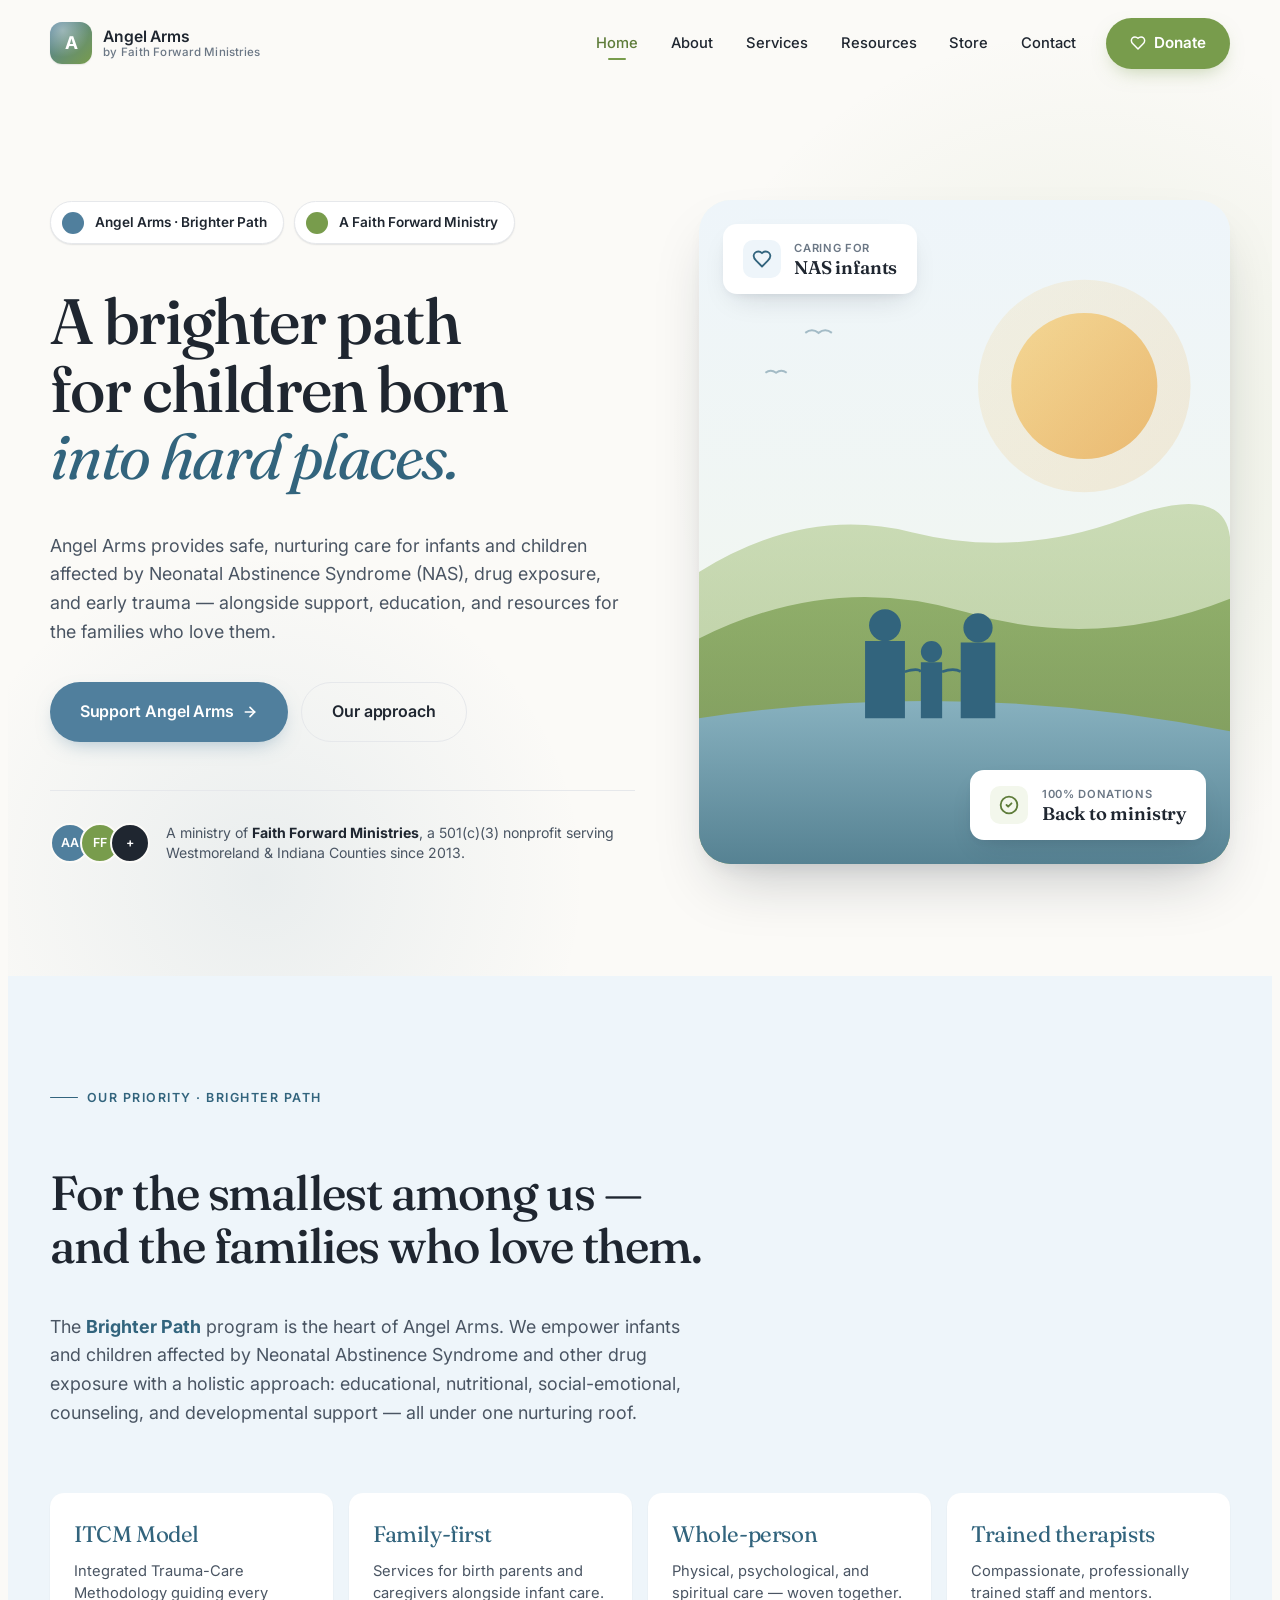
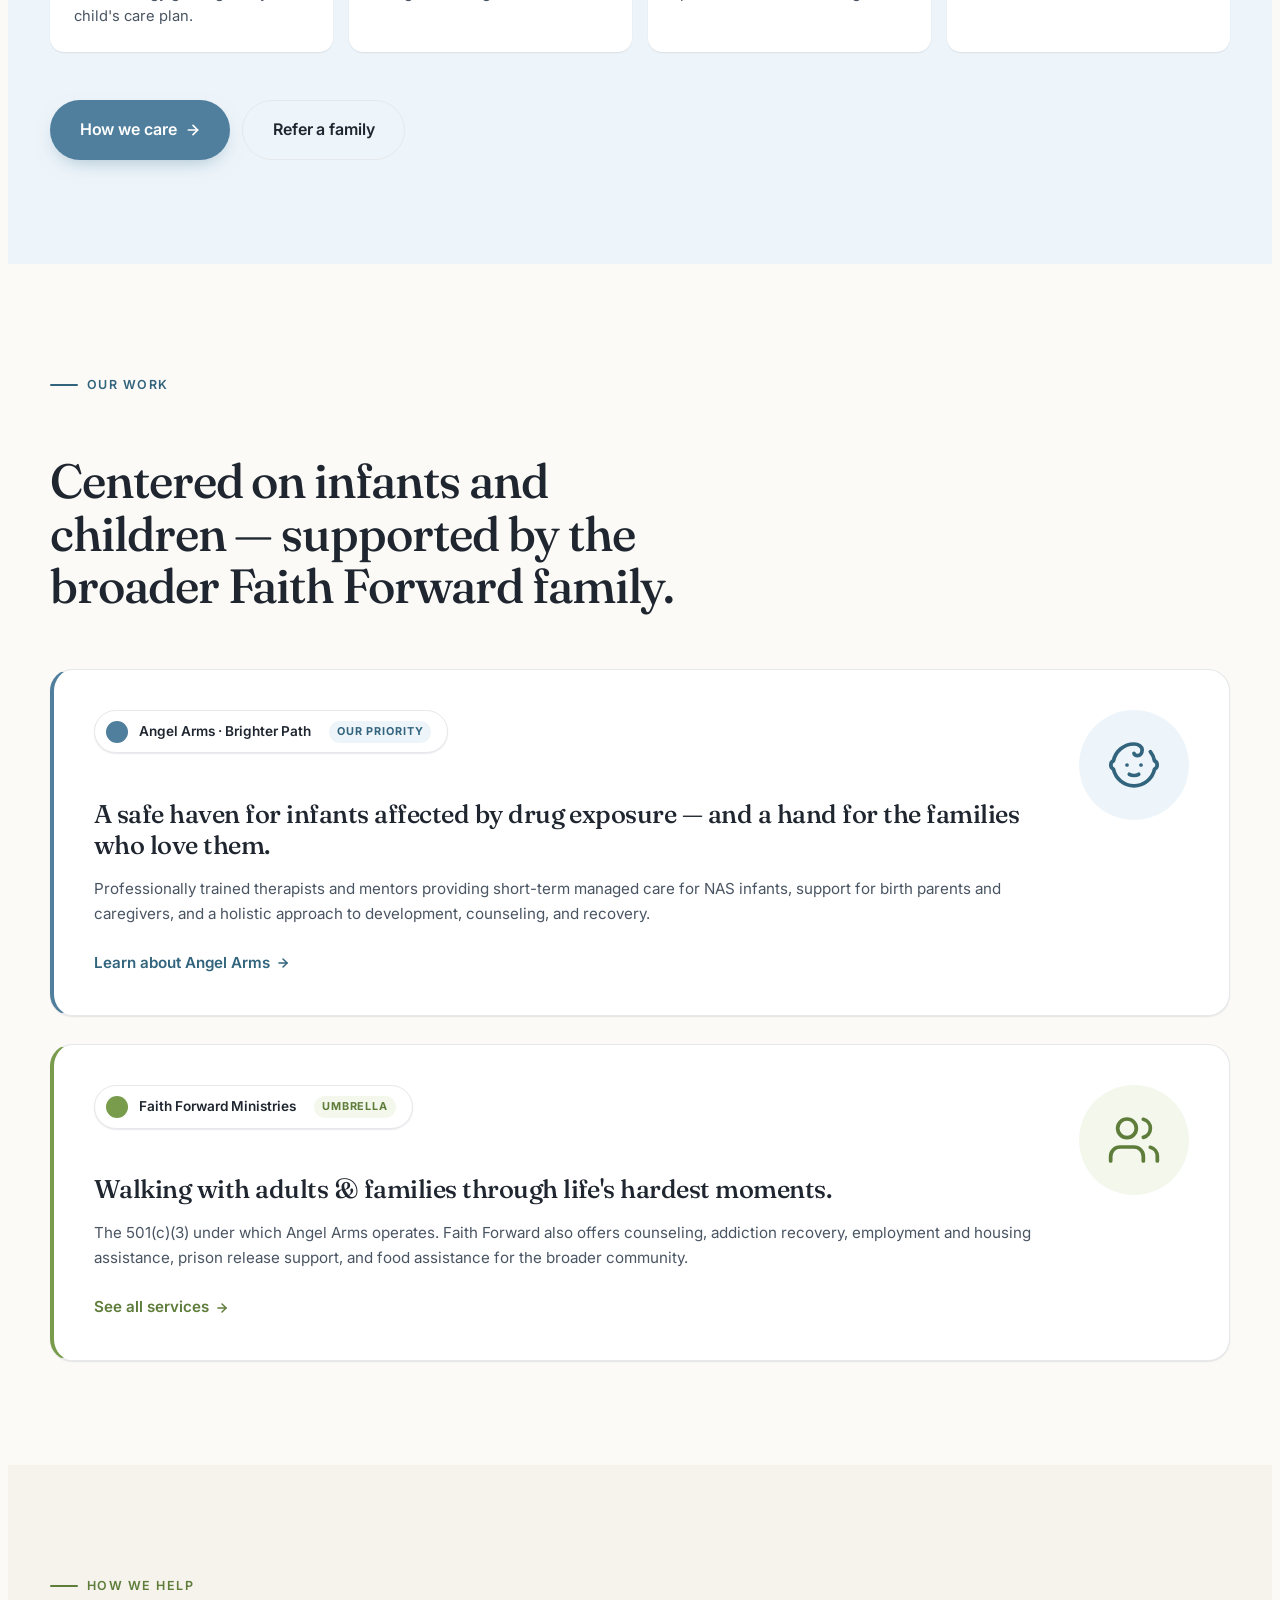
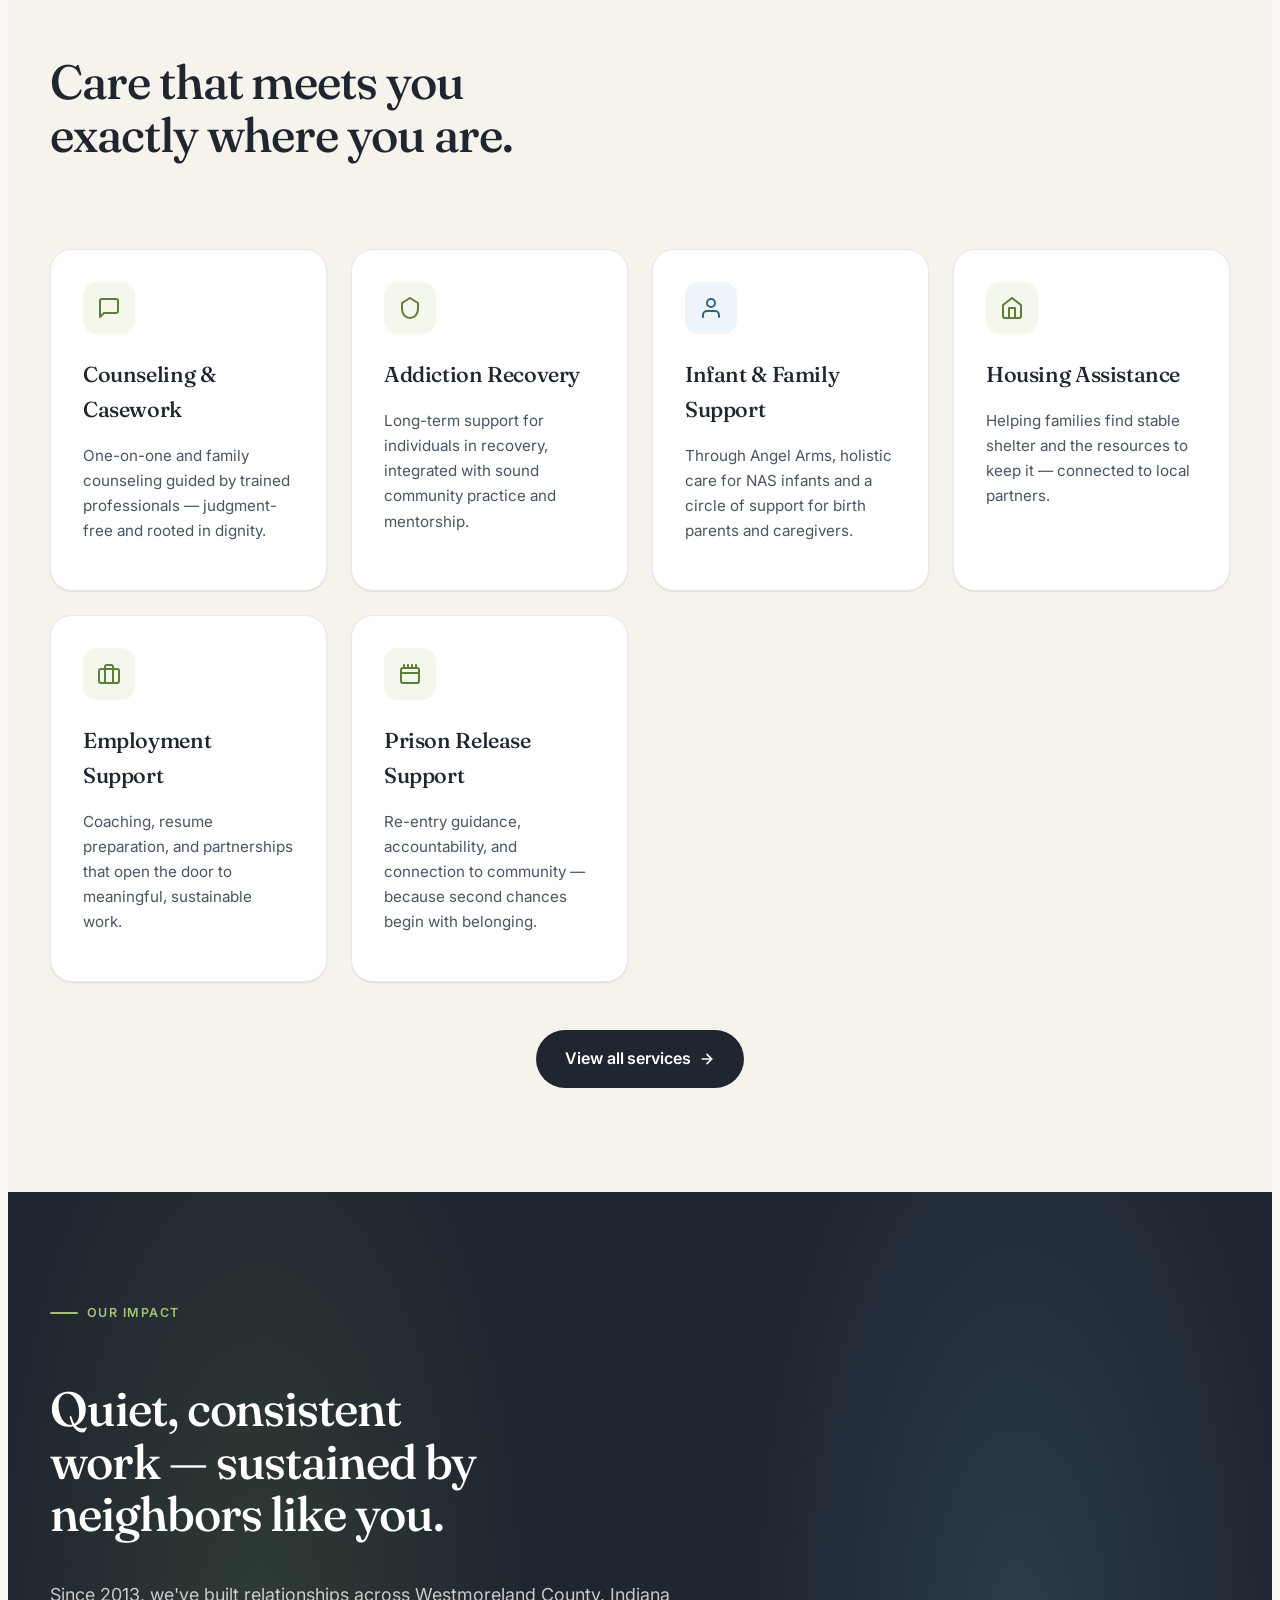
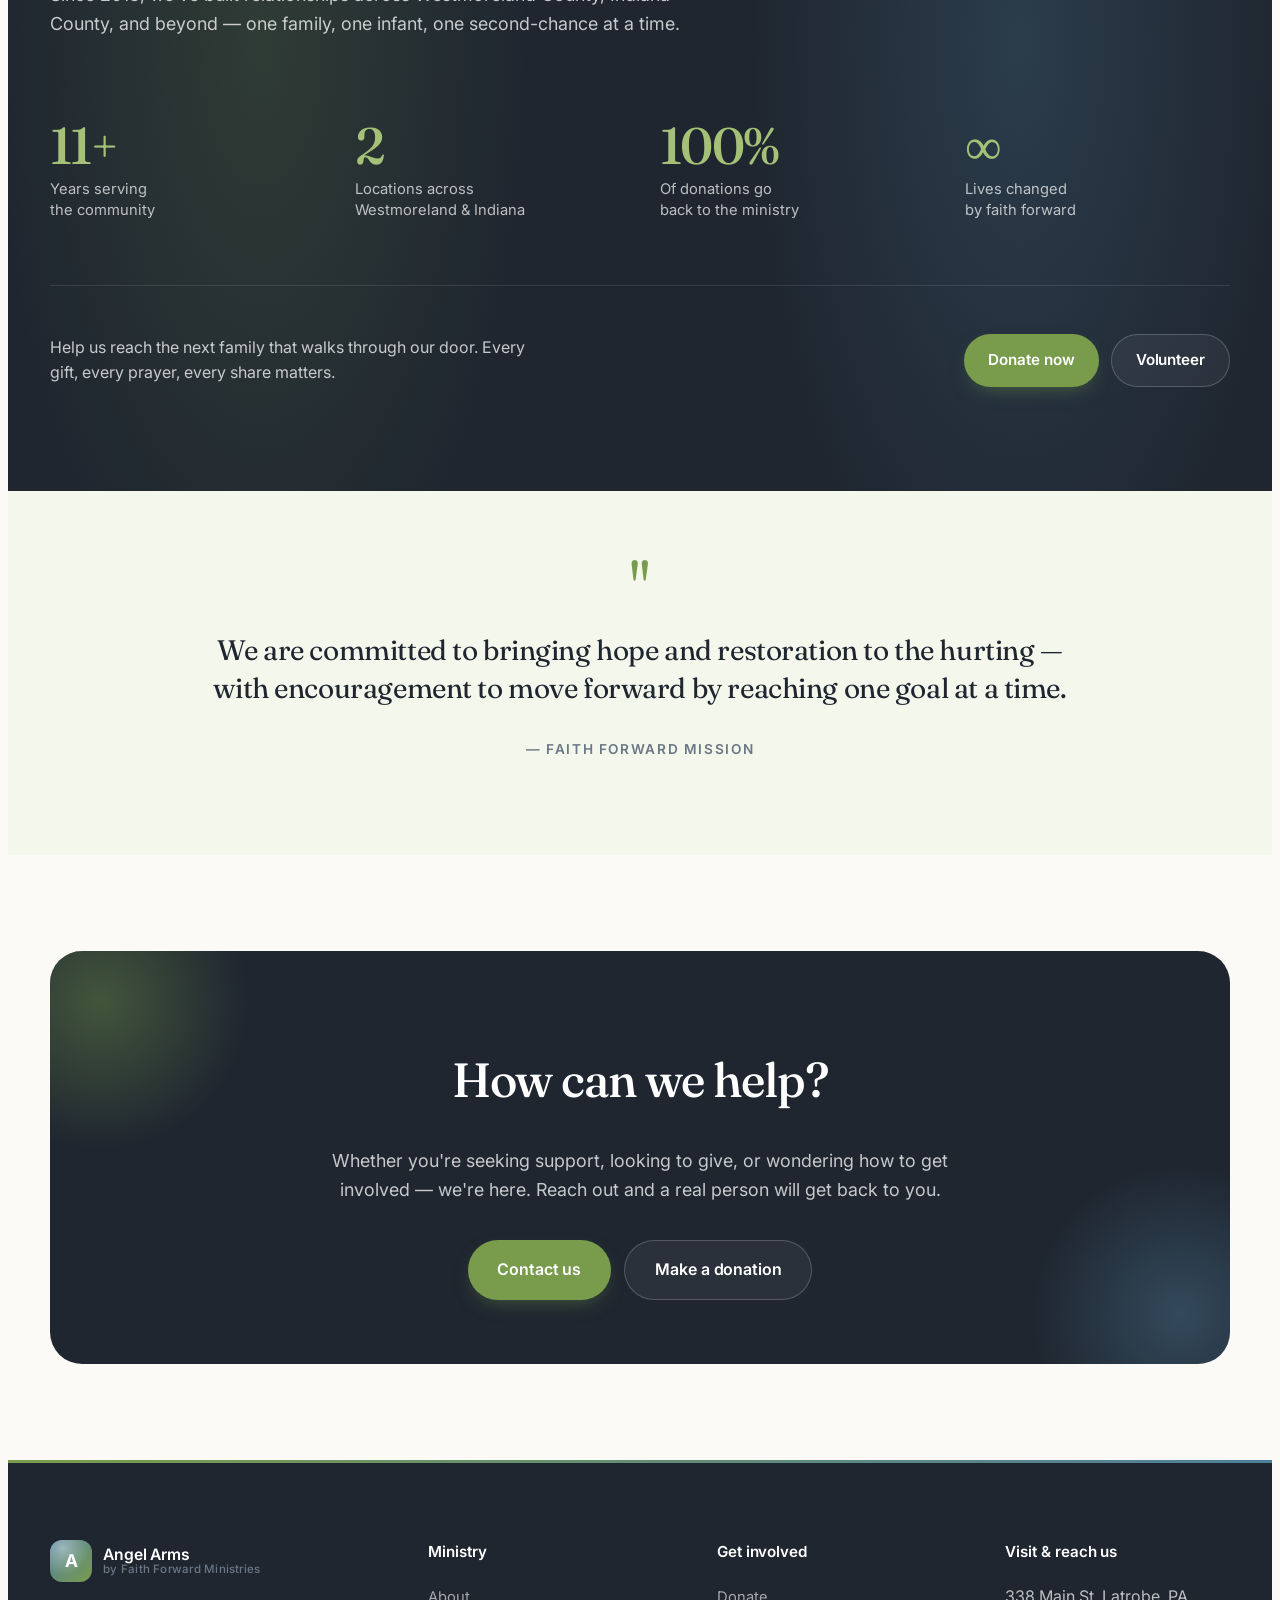
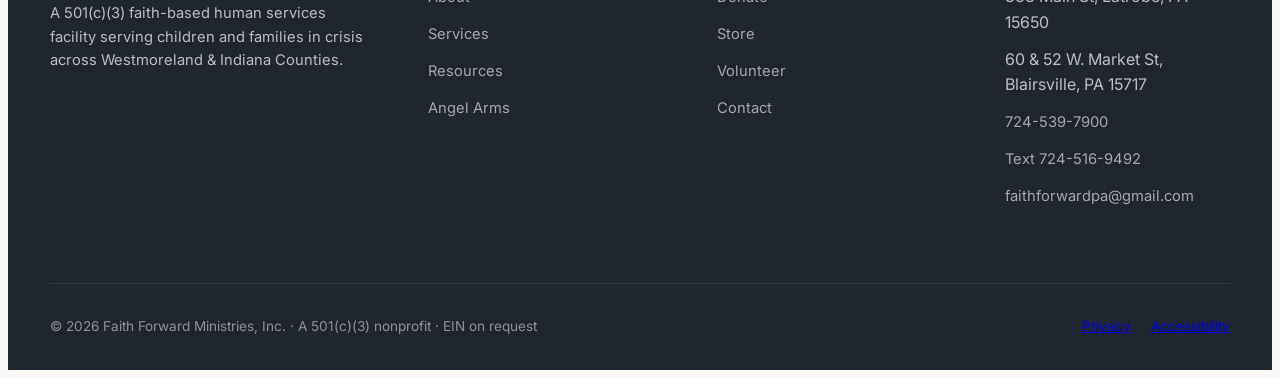
==== commit a2bfaf07: "Shift identity to Angel Arms primary; mobile spacing; Web3Forms Brand: - Nav and footer now lead wit" ====
--- a/index.html
+++ b/index.html
@@ -3,16 +3,16 @@
 <head>
   <meta charset="UTF-8" />
   <meta name="viewport" content="width=device-width, initial-scale=1.0" />
-  <title>Faith Forward Ministries &amp; Angel Arms — Hope, Restoration, Care</title>
-  <meta name="description" content="Faith Forward Ministries serves children and families in crisis across Westmoreland and Indiana Counties. Angel Arms cares for infants affected by Neonatal Abstinence Syndrome with a nurturing, holistic approach." />
-  <meta name="theme-color" content="#789c4c" />
+  <title>Angel Arms · Brighter Path — A Ministry of Faith Forward</title>
+  <meta name="description" content="Angel Arms Brighter Path provides nurturing care for infants and children affected by Neonatal Abstinence Syndrome and early trauma. A ministry of Faith Forward serving Westmoreland and Indiana Counties." />
+  <meta name="theme-color" content="#507f9d" />
 
   <link rel="preconnect" href="https://fonts.googleapis.com" />
   <link rel="preconnect" href="https://fonts.gstatic.com" crossorigin />
   <link href="https://fonts.googleapis.com/css2?family=Fraunces:opsz,wght@9..144,400;9..144,500;9..144,600&family=Inter:wght@400;500;600;700&display=swap" rel="stylesheet" />
 
   <link rel="stylesheet" href="assets/css/styles.css" />
-  <link rel="icon" type="image/svg+xml" href="data:image/svg+xml,%3Csvg xmlns='http://www.w3.org/2000/svg' viewBox='0 0 100 100'%3E%3Crect width='100' height='100' rx='22' fill='url(%23g)'/%3E%3Cdefs%3E%3ClinearGradient id='g' x1='0' y1='0' x2='100' y2='100'%3E%3Cstop stop-color='%23789c4c'/%3E%3Cstop offset='1' stop-color='%23507f9d'/%3E%3C/linearGradient%3E%3C/defs%3E%3Ctext x='50' y='66' text-anchor='middle' font-family='Georgia' font-size='52' font-weight='600' fill='white'%3EF%3C/text%3E%3C/svg%3E" />
+  <link rel="icon" type="image/svg+xml" href="data:image/svg+xml,%3Csvg xmlns='http://www.w3.org/2000/svg' viewBox='0 0 100 100'%3E%3Crect width='100' height='100' rx='22' fill='url(%23g)'/%3E%3Cdefs%3E%3ClinearGradient id='g' x1='0' y1='0' x2='100' y2='100'%3E%3Cstop stop-color='%23507f9d'/%3E%3Cstop offset='1' stop-color='%23789c4c'/%3E%3C/linearGradient%3E%3C/defs%3E%3Ctext x='50' y='66' text-anchor='middle' font-family='Georgia' font-size='52' font-weight='600' fill='white'%3EA%3C/text%3E%3C/svg%3E" />
 </head>
 <body>
 
@@ -20,10 +20,10 @@
   <nav class="site-nav" aria-label="Primary">
     <div class="container-tight site-nav__inner">
       <a href="index.html" class="site-nav__brand">
-        <div class="site-nav__brand-mark" aria-hidden="true">F</div>
+        <div class="site-nav__brand-mark" aria-hidden="true">A</div>
         <div class="site-nav__brand-text">
-          <span class="site-nav__brand-name">Faith Forward Ministries</span>
-          <span class="site-nav__brand-sub">with Angel Arms</span>
+          <span class="site-nav__brand-name">Angel Arms</span>
+          <span class="site-nav__brand-sub">by Faith Forward Ministries</span>
         </div>
       </a>
 
@@ -66,36 +66,36 @@
       <div class="hero__grid">
         <div class="reveal">
           <div style="display: flex; gap: 0.6rem; margin-bottom: 1.75rem; flex-wrap: wrap;">
-            <span class="lockup"><span class="lockup__dot lockup__dot--ff"></span>Faith Forward Ministries</span>
-            <span class="lockup"><span class="lockup__dot lockup__dot--aa"></span>Angel Arms</span>
+            <span class="lockup"><span class="lockup__dot lockup__dot--aa"></span>Angel Arms · Brighter Path</span>
+            <span class="lockup"><span class="lockup__dot lockup__dot--ff"></span>A Faith Forward Ministry</span>
           </div>
 
           <h1 class="heading-1 text-balance">
-            Hope, restoration,<br />
-            and a brighter path<br />
-            <span style="color: var(--ff-primary-dark); font-style: italic; font-weight: 400;">for every family.</span>
+            A brighter path<br />
+            for children born<br />
+            <span style="color: var(--aa-primary-dark); font-style: italic; font-weight: 400;">into hard places.</span>
           </h1>
 
           <p class="lede" style="margin-top: 1.75rem;">
-            We walk alongside people in crisis — those facing addiction, unplanned pregnancy, homelessness, and the families of infants born with drug exposure — meeting urgent needs and fostering lasting impact, one goal at a time.
+            Angel Arms provides safe, nurturing care for infants and children affected by Neonatal Abstinence Syndrome (NAS), drug exposure, and early trauma — alongside support, education, and resources for the families who love them.
           </p>
 
           <div style="display: flex; flex-wrap: wrap; gap: 0.85rem; margin-top: 2.25rem;">
-            <a class="btn btn--primary btn--lg" href="donate.html">
-              Give today
+            <a class="btn btn--aa btn--lg" href="donate.html">
+              Support Angel Arms
               <svg width="16" height="16" viewBox="0 0 24 24" fill="none" stroke="currentColor" stroke-width="2.5" stroke-linecap="round" stroke-linejoin="round"><path d="M5 12h14"/><path d="m12 5 7 7-7 7"/></svg>
             </a>
-            <a class="btn btn--ghost btn--lg" href="services.html">Explore our services</a>
+            <a class="btn btn--ghost btn--lg" href="services.html#angel-arms">Our approach</a>
           </div>
 
           <div style="display: flex; align-items: center; gap: 1rem; margin-top: 3rem; padding-top: 2rem; border-top: 1px solid var(--line);">
-            <div style="display: flex;">
-              <div style="width: 36px; height: 36px; border-radius: 50%; background: var(--ff-primary); border: 2px solid var(--bg); display: grid; place-items: center; color: white; font-weight: 600; font-size: 0.78rem;">FF</div>
-              <div style="width: 36px; height: 36px; border-radius: 50%; background: var(--aa-primary); border: 2px solid var(--bg); margin-left: -10px; display: grid; place-items: center; color: white; font-weight: 600; font-size: 0.78rem;">AA</div>
+            <div style="display: flex; flex-shrink: 0;">
+              <div style="width: 36px; height: 36px; border-radius: 50%; background: var(--aa-primary); border: 2px solid var(--bg); display: grid; place-items: center; color: white; font-weight: 600; font-size: 0.78rem;">AA</div>
+              <div style="width: 36px; height: 36px; border-radius: 50%; background: var(--ff-primary); border: 2px solid var(--bg); margin-left: -10px; display: grid; place-items: center; color: white; font-weight: 600; font-size: 0.78rem;">FF</div>
               <div style="width: 36px; height: 36px; border-radius: 50%; background: var(--charcoal); border: 2px solid var(--bg); margin-left: -10px; display: grid; place-items: center; color: white; font-weight: 600; font-size: 0.78rem;">+</div>
             </div>
             <div style="font-size: 0.88rem; color: var(--slate); line-height: 1.4;">
-              <strong style="color: var(--charcoal);">501(c)(3) nonprofit</strong> — serving Westmoreland &amp; Indiana Counties since 2013.
+              A ministry of <strong style="color: var(--charcoal);">Faith Forward Ministries</strong>, a 501(c)(3) nonprofit serving Westmoreland &amp; Indiana Counties since 2013.
             </div>
           </div>
         </div>
@@ -159,18 +159,18 @@
 
           <!-- Floating badge: top-left -->
           <div class="hero__badge hero__badge--tl">
-            <div class="hero__badge-icon" style="background: var(--ff-primary-tint); color: var(--ff-primary-dark);">
-              <svg width="20" height="20" viewBox="0 0 24 24" fill="none" stroke="currentColor" stroke-width="2.2" stroke-linecap="round" stroke-linejoin="round"><path d="M12 2v20M2 12h20"/></svg>
+            <div class="hero__badge-icon" style="background: var(--aa-primary-tint); color: var(--aa-primary-dark);">
+              <svg width="20" height="20" viewBox="0 0 24 24" fill="none" stroke="currentColor" stroke-width="2.2" stroke-linecap="round" stroke-linejoin="round"><path d="M19 14c1.49-1.46 3-3.21 3-5.5A5.5 5.5 0 0 0 16.5 3c-1.76 0-3 .5-4.5 2-1.5-1.5-2.74-2-4.5-2A5.5 5.5 0 0 0 2 8.5c0 2.29 1.51 4.04 3 5.5l7 7Z"/></svg>
             </div>
             <div>
-              <div class="hero__badge-label">Since</div>
-              <div class="hero__badge-value">2013</div>
+              <div class="hero__badge-label">Caring for</div>
+              <div class="hero__badge-value">NAS infants</div>
             </div>
           </div>
 
           <!-- Floating badge: bottom-right -->
           <div class="hero__badge hero__badge--br">
-            <div class="hero__badge-icon" style="background: var(--aa-primary-tint); color: var(--aa-primary-dark);">
+            <div class="hero__badge-icon" style="background: var(--ff-primary-tint); color: var(--ff-primary-dark);">
               <svg width="20" height="20" viewBox="0 0 24 24" fill="none" stroke="currentColor" stroke-width="2.2" stroke-linecap="round" stroke-linejoin="round"><path d="M9 12l2 2 4-4"/><circle cx="12" cy="12" r="10"/></svg>
             </div>
             <div>
@@ -182,49 +182,67 @@
       </div>
     </div>
   </header>
+
+  <!-- ============ BRIGHTER PATH SPOTLIGHT (lead) ============ -->
+  <section class="section" style="background: var(--aa-primary-tint);">
+    <div class="container-tight">
+      <div style="display: grid; gap: 3rem; grid-template-columns: 1fr; align-items: start;" class="reveal">
+
+        <div style="max-width: 760px;">
+          <div class="eyebrow eyebrow--aa">Our priority · Brighter Path</div>
+          <h2 class="heading-2 text-balance">For the smallest among us — and the families who love them.</h2>
+          <p class="lede" style="margin-top: 1.5rem;">
+            The <strong style="color: var(--aa-primary-dark);">Brighter Path</strong> program is the heart of Angel Arms. We empower infants and children affected by Neonatal Abstinence Syndrome and other drug exposure with a holistic approach: educational, nutritional, social-emotional, counseling, and developmental support — all under one nurturing roof.
+          </p>
+        </div>
+
+        <div style="display: grid; grid-template-columns: repeat(auto-fit, minmax(200px, 1fr)); gap: 1rem;">
+          <div style="padding: 1.5rem; background: white; border-radius: var(--radius); box-shadow: var(--shadow-sm);">
+            <div style="font-family: 'Fraunces', serif; font-size: 1.4rem; color: var(--aa-primary-dark); margin-bottom: 0.4rem; letter-spacing: -0.018em;">ITCM Model</div>
+            <div style="font-size: 0.92rem; color: var(--slate); line-height: 1.55;">Integrated Trauma-Care Methodology guiding every child's care plan.</div>
+          </div>
+          <div style="padding: 1.5rem; background: white; border-radius: var(--radius); box-shadow: var(--shadow-sm);">
+            <div style="font-family: 'Fraunces', serif; font-size: 1.4rem; color: var(--aa-primary-dark); margin-bottom: 0.4rem; letter-spacing: -0.018em;">Family-first</div>
+            <div style="font-size: 0.92rem; color: var(--slate); line-height: 1.55;">Services for birth parents and caregivers alongside infant care.</div>
+          </div>
+          <div style="padding: 1.5rem; background: white; border-radius: var(--radius); box-shadow: var(--shadow-sm);">
+            <div style="font-family: 'Fraunces', serif; font-size: 1.4rem; color: var(--aa-primary-dark); margin-bottom: 0.4rem; letter-spacing: -0.018em;">Whole-person</div>
+            <div style="font-size: 0.92rem; color: var(--slate); line-height: 1.55;">Physical, psychological, and spiritual care — woven together.</div>
+          </div>
+          <div style="padding: 1.5rem; background: white; border-radius: var(--radius); box-shadow: var(--shadow-sm);">
+            <div style="font-family: 'Fraunces', serif; font-size: 1.4rem; color: var(--aa-primary-dark); margin-bottom: 0.4rem; letter-spacing: -0.018em;">Trained therapists</div>
+            <div style="font-size: 0.92rem; color: var(--slate); line-height: 1.55;">Compassionate, professionally trained staff and mentors.</div>
+          </div>
+        </div>
+
+        <div style="display: flex; gap: 0.75rem; flex-wrap: wrap;">
+          <a href="services.html#angel-arms" class="btn btn--aa btn--lg">
+            How we care
+            <svg width="16" height="16" viewBox="0 0 24 24" fill="none" stroke="currentColor" stroke-width="2.5" stroke-linecap="round" stroke-linejoin="round"><path d="M5 12h14"/><path d="m12 5 7 7-7 7"/></svg>
+          </a>
+          <a href="contact.html" class="btn btn--ghost btn--lg">Refer a family</a>
+        </div>
+
+      </div>
+    </div>
+  </section>
 
   <!-- ============ TWO MINISTRIES ============ -->
   <section class="section">
     <div class="container-tight">
       <div style="max-width: 720px; margin-bottom: 3.5rem;" class="reveal">
-        <div class="eyebrow">Two ministries · One mission</div>
-        <h2 class="heading-2 text-balance">One family in faith, meeting two of the community's most urgent needs.</h2>
+        <div class="eyebrow eyebrow--aa">Our work</div>
+        <h2 class="heading-2 text-balance">Centered on infants and children — supported by the broader Faith Forward family.</h2>
       </div>
 
       <div style="display: grid; gap: 1.75rem; grid-template-columns: 1fr;" class="reveal-stagger">
-        <article class="card" style="border-left: 4px solid var(--ff-primary); padding: 2.5rem;">
-          <div style="display: flex; flex-wrap: wrap; align-items: start; gap: 2rem; justify-content: space-between;">
-            <div style="flex: 1 1 320px;">
-              <div class="lockup" style="margin-bottom: 1.25rem;">
-                <span class="lockup__dot lockup__dot--ff"></span>
-                Faith Forward Ministries
-              </div>
-              <h3 class="heading-3" style="margin-bottom: 0.9rem;">Walking with adults &amp; families through life's hardest moments.</h3>
-              <p class="card__body" style="margin-bottom: 1.5rem;">
-                Counseling, addiction recovery support, employment and housing assistance, life coaching, prison release support, and family relationship counseling — delivered with integrity, humility, and Christ's love.
-              </p>
-              <a href="services.html" style="color: var(--ff-primary-dark); font-weight: 600; text-decoration: none; display: inline-flex; align-items: center; gap: 0.35rem; font-size: 0.95rem;">
-                See what we offer
-                <svg width="14" height="14" viewBox="0 0 24 24" fill="none" stroke="currentColor" stroke-width="2.5" stroke-linecap="round" stroke-linejoin="round"><path d="M5 12h14"/><path d="m12 5 7 7-7 7"/></svg>
-              </a>
-            </div>
-            <div style="flex: 0 0 auto; width: 110px; height: 110px; border-radius: 50%; background: var(--ff-primary-tint); display: grid; place-items: center;">
-              <svg width="56" height="56" viewBox="0 0 24 24" fill="none" stroke="var(--ff-primary-dark)" stroke-width="1.6" stroke-linecap="round" stroke-linejoin="round">
-                <path d="M16 21v-2a4 4 0 0 0-4-4H6a4 4 0 0 0-4 4v2"/>
-                <circle cx="9" cy="7" r="4"/>
-                <path d="M22 21v-2a4 4 0 0 0-3-3.87"/>
-                <path d="M16 3.13a4 4 0 0 1 0 7.75"/>
-              </svg>
-            </div>
-          </div>
-        </article>
-
         <article class="card" style="border-left: 4px solid var(--aa-primary); padding: 2.5rem;">
           <div style="display: flex; flex-wrap: wrap; align-items: start; gap: 2rem; justify-content: space-between;">
             <div style="flex: 1 1 320px;">
               <div class="lockup" style="margin-bottom: 1.25rem;">
                 <span class="lockup__dot lockup__dot--aa"></span>
                 Angel Arms · Brighter Path
+                <span style="margin-left: 0.4rem; font-size: 0.68rem; padding: 0.15rem 0.5rem; border-radius: 999px; background: var(--aa-primary-tint); color: var(--aa-primary-dark); text-transform: uppercase; letter-spacing: 0.08em; font-weight: 700;">Our priority</span>
               </div>
               <h3 class="heading-3" style="margin-bottom: 0.9rem;">A safe haven for infants affected by drug exposure — and a hand for the families who love them.</h3>
               <p class="card__body" style="margin-bottom: 1.5rem;">
@@ -241,6 +259,34 @@
                 <path d="M15 12h.01"/>
                 <path d="M10 16c.5.3 1.2.5 2 .5s1.5-.2 2-.5"/>
                 <path d="M19 6.3a9 9 0 0 1 1.8 3.9 2 2 0 0 1 0 3.6 9 9 0 0 1-17.6 0 2 2 0 0 1 0-3.6A9 9 0 0 1 12 3c2 0 3.5 1.1 3.5 2.5s-.9 2.5-2 2.5c-.8 0-1.5-.4-1.5-1"/>
+              </svg>
+            </div>
+          </div>
+        </article>
+
+        <article class="card" style="border-left: 4px solid var(--ff-primary); padding: 2.5rem;">
+          <div style="display: flex; flex-wrap: wrap; align-items: start; gap: 2rem; justify-content: space-between;">
+            <div style="flex: 1 1 320px;">
+              <div class="lockup" style="margin-bottom: 1.25rem;">
+                <span class="lockup__dot lockup__dot--ff"></span>
+                Faith Forward Ministries
+                <span style="margin-left: 0.4rem; font-size: 0.68rem; padding: 0.15rem 0.5rem; border-radius: 999px; background: var(--ff-primary-tint); color: var(--ff-primary-dark); text-transform: uppercase; letter-spacing: 0.08em; font-weight: 700;">Umbrella</span>
+              </div>
+              <h3 class="heading-3" style="margin-bottom: 0.9rem;">Walking with adults &amp; families through life's hardest moments.</h3>
+              <p class="card__body" style="margin-bottom: 1.5rem;">
+                The 501(c)(3) under which Angel Arms operates. Faith Forward also offers counseling, addiction recovery, employment and housing assistance, prison release support, and food assistance for the broader community.
+              </p>
+              <a href="services.html" style="color: var(--ff-primary-dark); font-weight: 600; text-decoration: none; display: inline-flex; align-items: center; gap: 0.35rem; font-size: 0.95rem;">
+                See all services
+                <svg width="14" height="14" viewBox="0 0 24 24" fill="none" stroke="currentColor" stroke-width="2.5" stroke-linecap="round" stroke-linejoin="round"><path d="M5 12h14"/><path d="m12 5 7 7-7 7"/></svg>
+              </a>
+            </div>
+            <div style="flex: 0 0 auto; width: 110px; height: 110px; border-radius: 50%; background: var(--ff-primary-tint); display: grid; place-items: center;">
+              <svg width="56" height="56" viewBox="0 0 24 24" fill="none" stroke="var(--ff-primary-dark)" stroke-width="1.6" stroke-linecap="round" stroke-linejoin="round">
+                <path d="M16 21v-2a4 4 0 0 0-4-4H6a4 4 0 0 0-4 4v2"/>
+                <circle cx="9" cy="7" r="4"/>
+                <path d="M22 21v-2a4 4 0 0 0-3-3.87"/>
+                <path d="M16 3.13a4 4 0 0 1 0 7.75"/>
               </svg>
             </div>
           </div>
@@ -375,49 +421,8 @@
     </div>
   </section>
 
-  <!-- ============ ANGEL ARMS SPOTLIGHT ============ -->
-  <section class="section">
-    <div class="container-tight">
-      <div style="display: grid; gap: 4rem; grid-template-columns: 1fr; align-items: center;" class="reveal">
-
-        <div style="display: grid; gap: 3rem; grid-template-columns: 1fr;">
-          <div style="max-width: 720px;">
-            <div class="eyebrow eyebrow--aa">Angel Arms · Featured Initiative</div>
-            <h2 class="heading-2 text-balance">For the smallest among us — and the families who love them.</h2>
-            <p class="lede" style="margin-top: 1.5rem;">
-              Through our <strong style="color: var(--aa-primary-dark);">Brighter Path</strong> program, we empower children affected by Neonatal Abstinence Syndrome and other drug exposure with a holistic approach: educational, nutritional, social-emotional, counseling, and developmental support — all under one nurturing roof.
-            </p>
-
-            <div style="display: grid; grid-template-columns: repeat(auto-fit, minmax(180px, 1fr)); gap: 1rem; margin-top: 2rem;">
-              <div style="padding: 1.25rem; background: var(--aa-primary-tint); border-radius: var(--radius);">
-                <div style="font-family: 'Fraunces', serif; font-size: 1.4rem; color: var(--aa-primary-dark); margin-bottom: 0.25rem;">ITCM Model</div>
-                <div style="font-size: 0.88rem; color: var(--slate);">Integrated Trauma-Care Methodology guiding every child's care plan.</div>
-              </div>
-              <div style="padding: 1.25rem; background: var(--aa-primary-tint); border-radius: var(--radius);">
-                <div style="font-family: 'Fraunces', serif; font-size: 1.4rem; color: var(--aa-primary-dark); margin-bottom: 0.25rem;">Family-first</div>
-                <div style="font-size: 0.88rem; color: var(--slate);">Services for birth parents and caregivers alongside infant care.</div>
-              </div>
-              <div style="padding: 1.25rem; background: var(--aa-primary-tint); border-radius: var(--radius);">
-                <div style="font-family: 'Fraunces', serif; font-size: 1.4rem; color: var(--aa-primary-dark); margin-bottom: 0.25rem;">Whole-person</div>
-                <div style="font-size: 0.88rem; color: var(--slate);">Physical, psychological, and spiritual care — together.</div>
-              </div>
-            </div>
-
-            <div style="margin-top: 2.25rem;">
-              <a href="services.html#angel-arms" class="btn btn--aa btn--lg">
-                Learn about Angel Arms
-                <svg width="16" height="16" viewBox="0 0 24 24" fill="none" stroke="currentColor" stroke-width="2.5" stroke-linecap="round" stroke-linejoin="round"><path d="M5 12h14"/><path d="m12 5 7 7-7 7"/></svg>
-              </a>
-            </div>
-          </div>
-        </div>
-
-      </div>
-    </div>
-  </section>
-
   <!-- ============ QUOTE ============ -->
-  <section class="section" style="background: var(--ff-primary-tint); padding-block: 5rem;">
+  <section class="section section--snug" style="background: var(--ff-primary-tint);">
     <div class="container-tight" style="max-width: 880px;">
       <div class="reveal" style="text-align: center;">
         <span class="quote__mark">"</span>
@@ -430,7 +435,7 @@
   </section>
 
   <!-- ============ CTA ============ -->
-  <section class="section" style="padding-block: 6rem;">
+  <section class="section section--cta">
     <div class="container-tight">
       <div class="reveal" style="background: var(--charcoal); color: white; border-radius: var(--radius-xl); padding: 4rem 2.5rem; text-align: center; position: relative; overflow: hidden;">
         <div style="position: absolute; top: -100px; left: -100px; width: 300px; height: 300px; border-radius: 50%; background: radial-gradient(circle, rgba(120,156,76,0.4), transparent 70%); pointer-events: none;"></div>
@@ -456,10 +461,10 @@
       <div class="site-footer__grid">
         <div>
           <a href="index.html" class="site-nav__brand" style="color: white;">
-            <div class="site-nav__brand-mark" aria-hidden="true">F</div>
+            <div class="site-nav__brand-mark" aria-hidden="true">A</div>
             <div class="site-nav__brand-text">
-              <span class="site-nav__brand-name" style="color: white;">Faith Forward Ministries</span>
-              <span class="site-nav__brand-sub">with Angel Arms</span>
+              <span class="site-nav__brand-name" style="color: white;">Angel Arms</span>
+              <span class="site-nav__brand-sub">by Faith Forward Ministries</span>
             </div>
           </a>
           <p style="margin-top: 1.25rem; font-size: 0.92rem; line-height: 1.6; max-width: 36ch;">
--- a/assets/css/styles.css
+++ b/assets/css/styles.css
@@ -111,7 +111,7 @@
   width: 42px;
   height: 42px;
   border-radius: 12px;
-  background: linear-gradient(135deg, var(--ff-primary) 0%, var(--aa-primary) 100%);
+  background: linear-gradient(135deg, var(--aa-primary) 0%, var(--ff-primary) 100%);
   display: grid;
   place-items: center;
   color: white;
@@ -317,12 +317,25 @@
 
 /* ---- Section primitives ---- */
 .section {
-  padding-block: 5rem;
-}
-
-@media (min-width: 768px) {
-  .section { padding-block: 7rem; }
-}
+  padding-block: 3.25rem;
+}
+
+@media (min-width: 640px) {
+  .section { padding-block: 4.5rem; }
+}
+
+@media (min-width: 1024px) {
+  .section { padding-block: 6.5rem; }
+}
+
+/* Variants for sections that need a slightly different rhythm */
+.section--snug { padding-block: 2.75rem; }
+@media (min-width: 640px) { .section--snug { padding-block: 3.75rem; } }
+@media (min-width: 1024px) { .section--snug { padding-block: 5rem; } }
+
+.section--cta { padding-block: 3rem; }
+@media (min-width: 640px) { .section--cta { padding-block: 4.5rem; } }
+@media (min-width: 1024px) { .section--cta { padding-block: 6rem; } }
 
 .eyebrow {
   display: inline-flex;
@@ -385,7 +398,7 @@
 /* ---- Hero ---- */
 .hero {
   position: relative;
-  padding: 10rem 0 5rem;
+  padding: 7rem 0 3rem;
   overflow: hidden;
 }
 
@@ -685,12 +698,16 @@
 
 /* ---- Page header (interior pages) ---- */
 .page-header {
-  padding: 9rem 0 4rem;
+  padding: 6.5rem 0 2.5rem;
   position: relative;
   overflow: hidden;
 }
 
 @media (min-width: 768px) {
+  .page-header { padding: 9.5rem 0 4rem; }
+}
+
+@media (min-width: 1024px) {
   .page-header { padding: 11rem 0 5rem; }
 }
 
